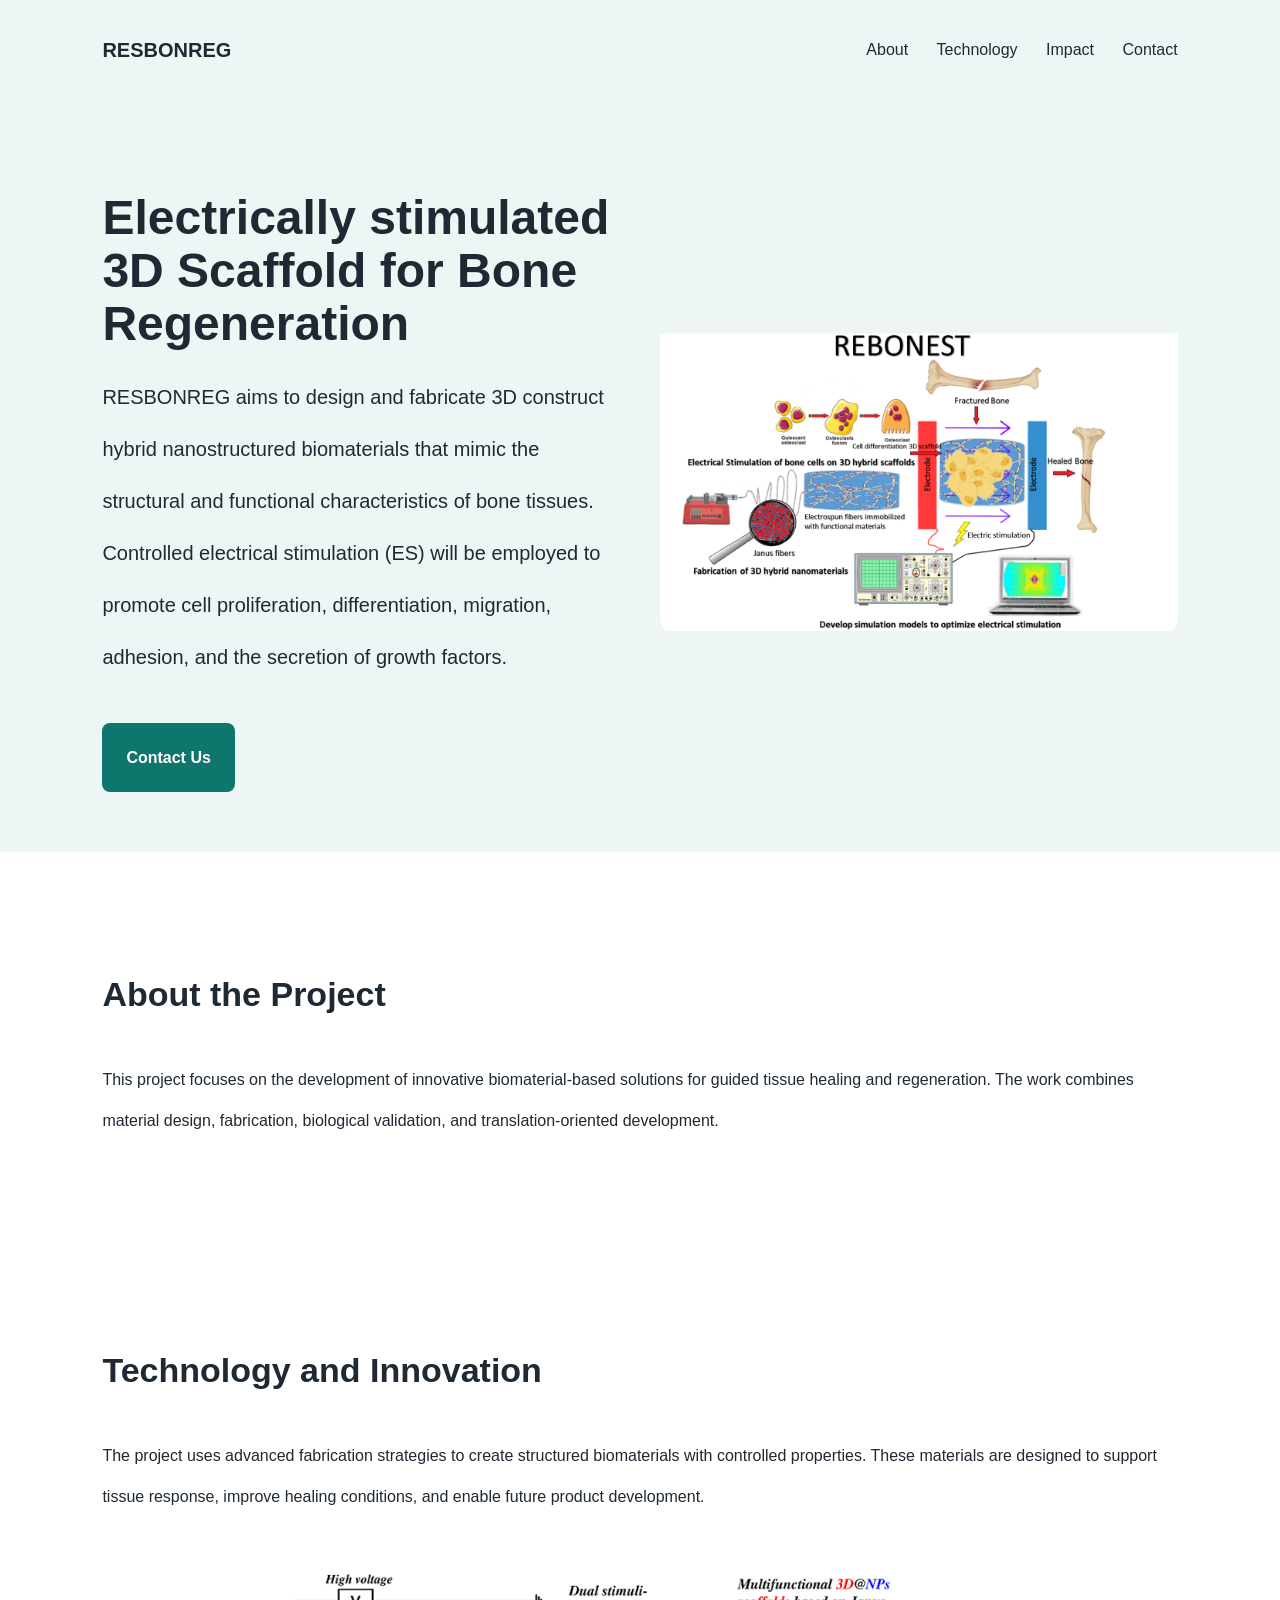
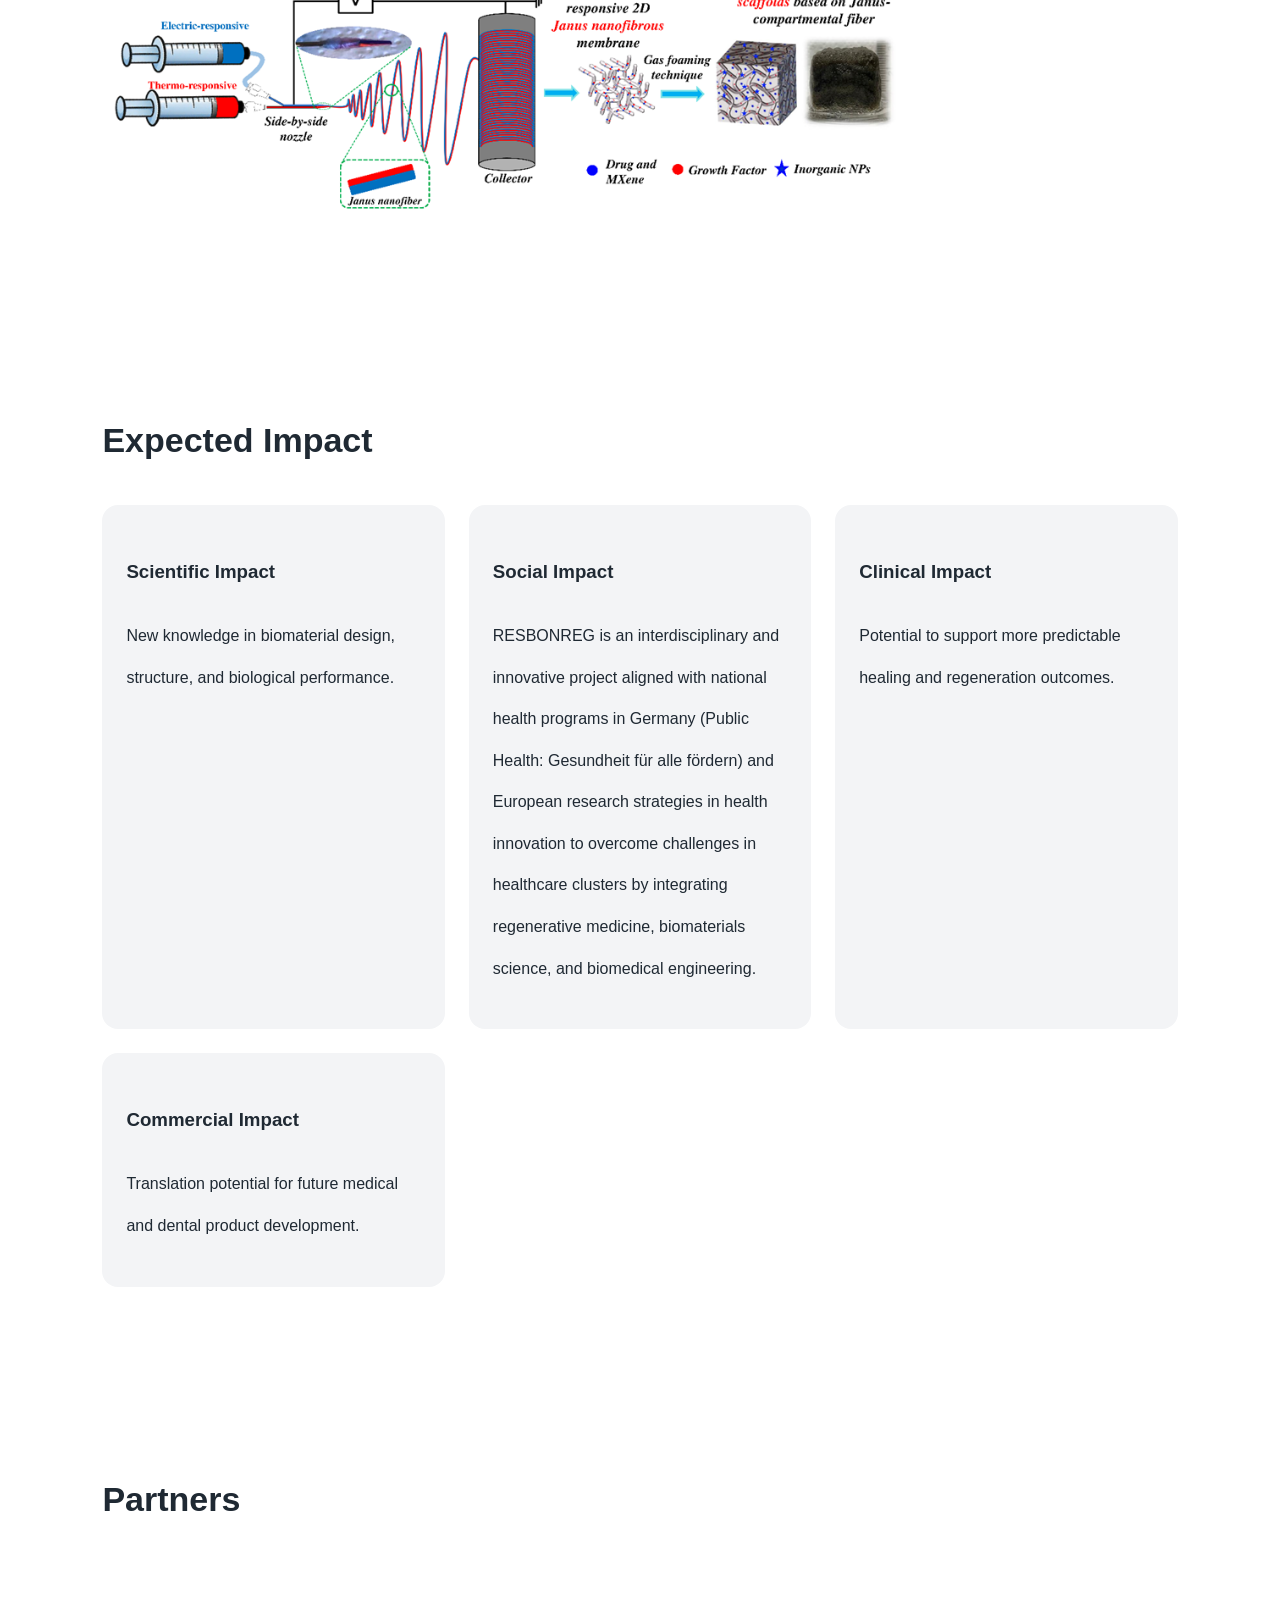
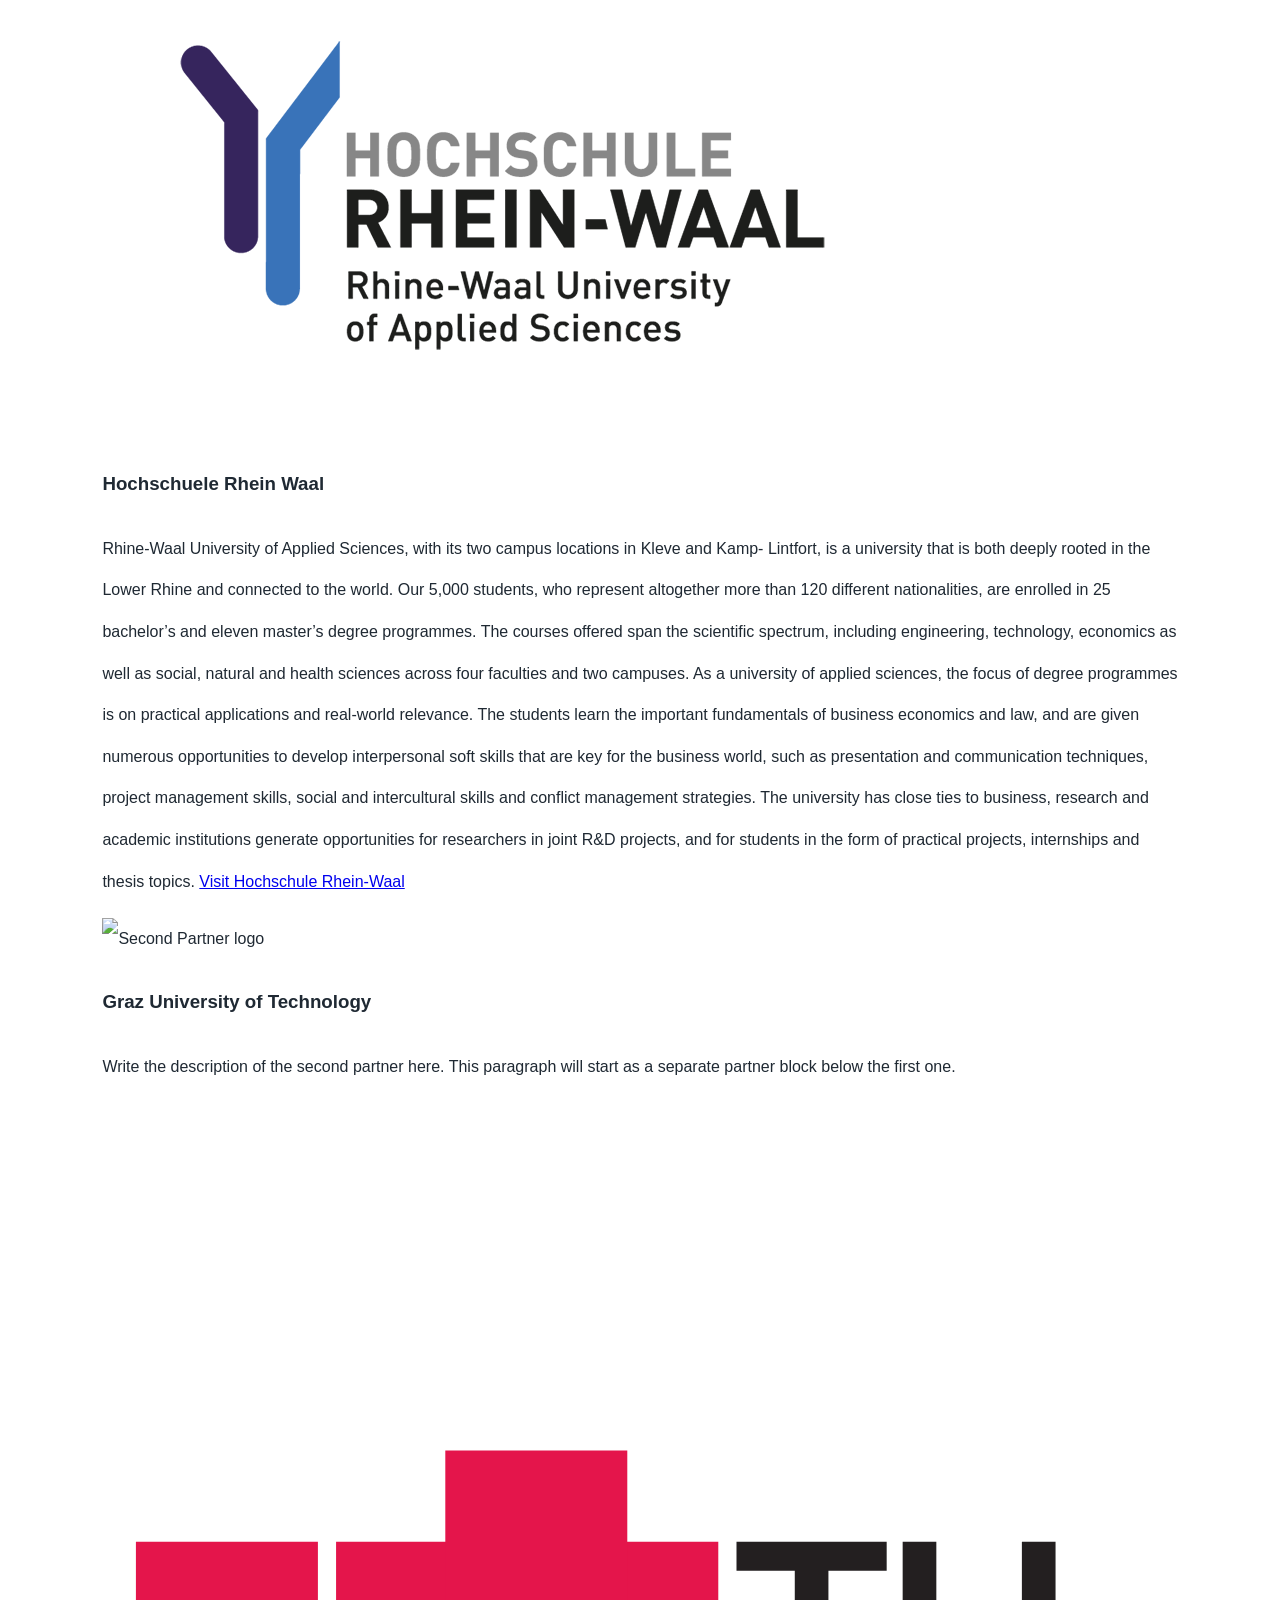
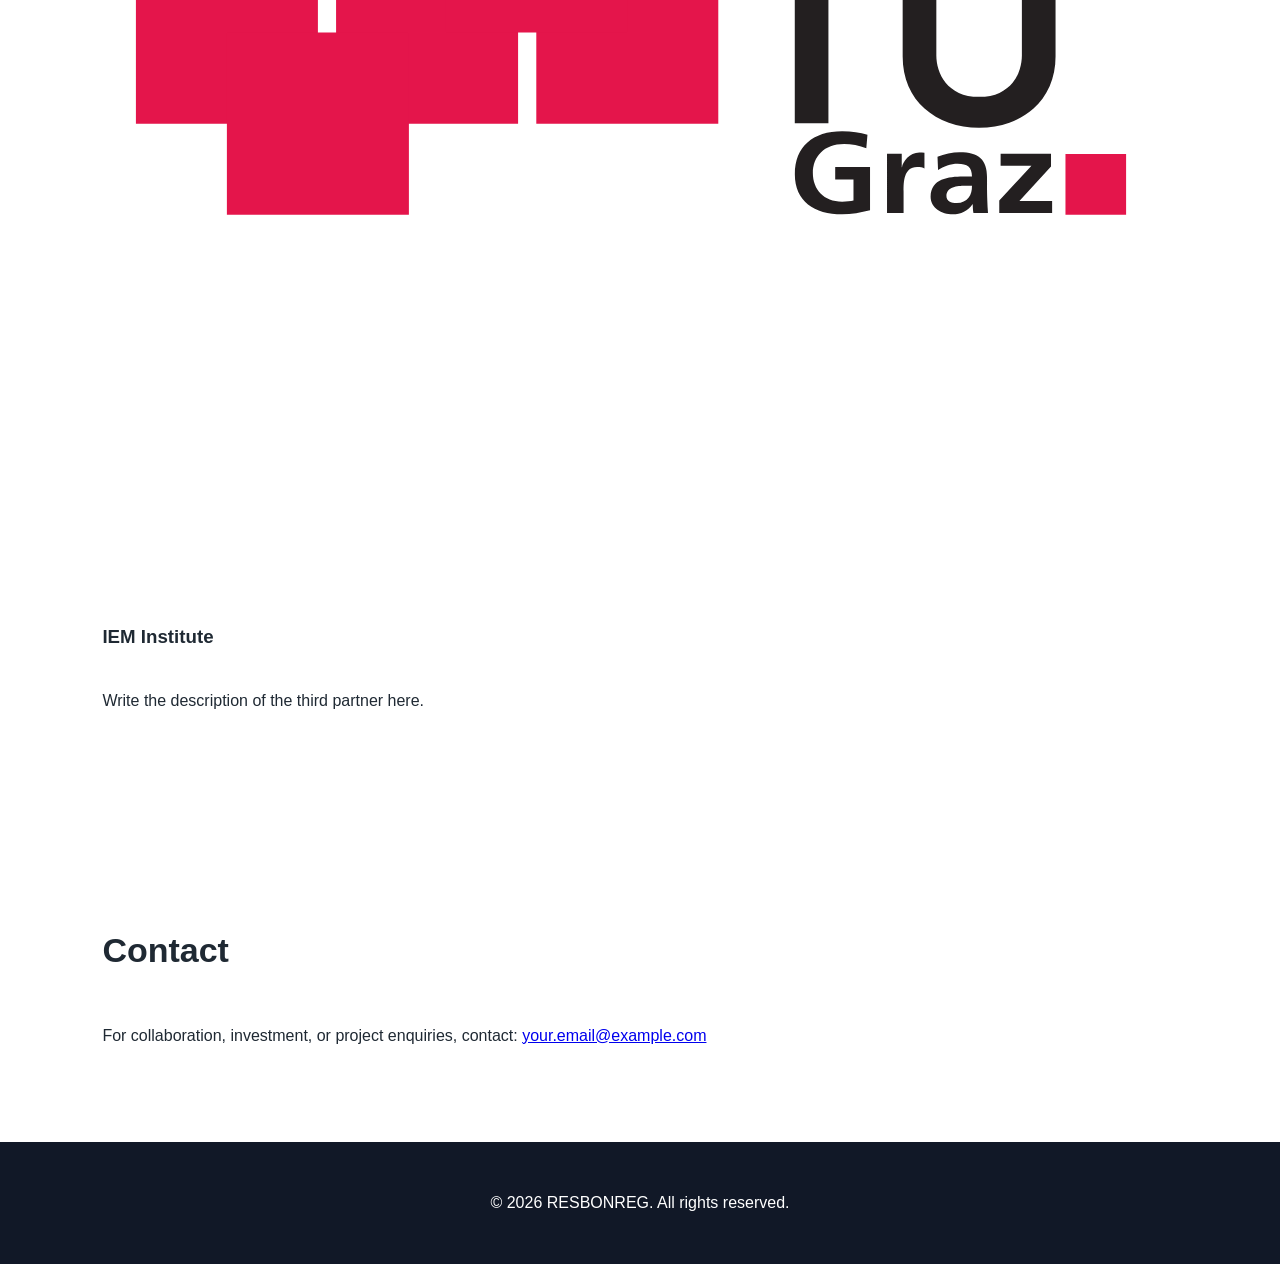
==== index.html @ ebbd0dc2 "update html with tugraz logo" ====
<!DOCTYPE html>
<html lang="en">
<head>
  <meta charset="UTF-8">
  <meta name="viewport" content="width=device-width, initial-scale=1.0">
  <title>RESBONREG</title>
  <link rel="stylesheet" href="style.css">
</head>

<body>

  <header class="hero">
    <nav>
      <div class="logo">RESBONREG</div>
      <div class="nav-links">
        <a href="#about">About</a>
        <a href="#technology">Technology</a>
        <a href="#impact">Impact</a>
        <a href="#contact">Contact</a>
      </div>
    </nav>

    <div class="hero-content">
      <div>
        <h1>Electrically stimulated 3D Scaffold for Bone Regeneration </h1>
        <p>
          RESBONREG aims to design and fabricate 3D construct hybrid nanostructured biomaterials that mimic the structural and functional characteristics of bone tissues.
          Controlled electrical stimulation (ES) will be employed to promote cell proliferation, differentiation, migration, adhesion, and the secretion of growth factors.
            </p>
        <a class="button" href="#contact">Contact Us</a>
      </div>

      <img src="images/hero.png" alt="Schematic summarizing the entire project concept">
    </div>
  </header>

  <section id="about">
    <h2>About the Project</h2>
    <p>
      This project focuses on the development of innovative biomaterial-based solutions
      for guided tissue healing and regeneration. The work combines material design,
      fabrication, biological validation, and translation-oriented development.
    </p>
  </section>

  <section id="technology">
    <h2>Technology and Innovation</h2>
    <p>
      The project uses advanced fabrication strategies to create structured biomaterials
      with controlled properties. These materials are designed to support tissue response,
      improve healing conditions, and enable future product development.
    </p>

    <img class="section-image" src="images/project-diagram.png" alt="Schematic diagram of the project technology">
  </section>

  <section id="impact">
    <h2>Expected Impact</h2>
    <div class="cards">
      <div class="card">
        <h3>Scientific Impact</h3>
        <p>New knowledge in biomaterial design, structure, and biological performance.</p>
      </div>

      <div class="card">
        <h3>Social Impact</h3>
        <p>RESBONREG is an interdisciplinary and innovative project aligned with national health programs in Germany (Public Health: Gesundheit für alle fördern) and
          European research strategies in health innovation to overcome challenges in healthcare clusters by integrating regenerative medicine, biomaterials science, and biomedical engineering.
        </p>
      </div>

      <div class="card">
        <h3>Clinical Impact</h3>
        <p>Potential to support more predictable healing and regeneration outcomes.</p>
      </div>

      <div class="card">
        <h3>Commercial Impact</h3>
        <p>Translation potential for future medical and dental product development.</p>
      </div>
    </div>
  </section>

  <section id="partners">
      <h2>Partners</h2>

  <div class="partner">
    <img src="images/partner-logo-1.png" alt="Partner University logo" class="partner-logo">

    <div class="partner-text">
      <h3>Hochschuele Rhein Waal</h3>
      <p>
        Rhine-Waal University of Applied Sciences, with its two campus locations in Kleve and Kamp- Lintfort, is a university that is both deeply rooted in the Lower Rhine and connected to the world. Our 5,000 students, who represent altogether more than 120 different nationalities, are enrolled in 25 bachelor’s and eleven master’s degree programmes. The courses offered span the scientific spectrum, including engineering, technology, economics as well as social, natural and health sciences across four faculties and two campuses. As a university of applied sciences, the focus of degree programmes is on practical applications and real-world relevance. The students learn the important fundamentals of business economics and law, and are given numerous opportunities to develop interpersonal soft skills that are key for the business world, such as presentation and communication techniques, project management skills, social and intercultural skills and conflict management strategies. The university has close ties to business, research and academic institutions generate opportunities for researchers in joint R&D projects, and for students in the form of practical projects, internships and thesis topics.

<a href="https://www.hochschule-rhein-waal.de" target="_blank" rel="noopener noreferrer">
  Visit Hochschule Rhein-Waal
</a>

      </p>
    </div>
  </div>

  <div class="partner">
    <img src="images/partner-logo-2.png" alt="Second Partner logo" class="partner-logo">

    <div class="partner-text">
      <h3>Graz University of Technology</h3>
      <p>
        Write the description of the second partner here. This paragraph will start as a separate
        partner block below the first one.
      </p>
    </div>
  </div>

  <div class="partner">
    <img src="images/tu-graz-logo-vector.svg" alt="Third Partner logo" class="partner-logo">

    <div class="partner-text">
      <h3>IEM Institute</h3>
      <p>
        Write the description of the third partner here.
      </p>
    </div>
  </div>
</section>
    </div>
  </section>

  <section id="contact">
    <h2>Contact</h2>
    <p>
      For collaboration, investment, or project enquiries, contact:
      <a href="mailto:your.email@example.com">your.email@example.com</a>
    </p>
  </section>

  <footer>
    <p>© 2026 RESBONREG. All rights reserved.</p>
  </footer>

</body>
</html>
---- style.css ----
body {
  margin: 0;
  font-family: Arial, sans-serif;
  color: #1f2933;
  background-color: #ffffff;
  line-height: 2.6;
}

nav {
  display: flex;
  justify-content: space-between;
  align-items: center;
  padding: 24px 8%;
}

.logo {
  font-weight: bold;
  font-size: 20px;
}

.nav-links a {
  margin-left: 24px;
  text-decoration: none;
  color: #1f2933;
  font-weight: 500;
}

.hero {
  background: #eef6f5;
  min-height: 80vh;
}

.hero-content {
  display: grid;
  grid-template-columns: 1fr 1fr;
  gap: 40px;
  align-items: center;
  padding: 60px 8%;
}

.hero h1 {
  font-size: 48px;
  line-height: 1.1;
  margin-bottom: 20px;
}

.hero p {
  font-size: 20px;
  max-width: 600px;
}

.hero img {
  width: 100%;
  border-radius: 20px;
}

.button {
  display: inline-block;
  margin-top: 20px;
  padding: 14px 24px;
  background-color: #0f766e;
  color: white;
  text-decoration: none;
  border-radius: 8px;
  font-weight: bold;
}

section {
  padding: 70px 8%;
}

section h2 {
  font-size: 34px;
  margin-bottom: 20px;
}

.section-image {
  width: 100%;
  max-width: 800px;
  margin-top: 30px;
  border-radius: 16px;
}

.cards {
  display: grid;
  grid-template-columns: repeat(3, 1fr);
  gap: 24px;
}

.card {
  background-color: #f3f4f6;
  padding: 24px;
  border-radius: 16px;
}

.logos {
  display: flex;
  gap: 40px;
  align-items: center;
  flex-wrap: wrap;
  margin-top: 24px;
}

.logos img {
  max-height: 140px;
  width: auto;
  object-fit: contain;
}

footer {
  background-color: #111827;
  color: white;
  text-align: center;
  padding: 24px;
}

@media (max-width: 800px) {
  .hero-content {
    grid-template-columns: 1fr;
  }

  .hero h1 {
    font-size: 36px;
  }

  .cards {
    grid-template-columns: 1fr;
  }

  nav {
    flex-direction: column;
    gap: 16px;
  }
  .partner {
  display: flex;
  flex-direction: row;
  align-items: flex-start;
  gap: 24px;
  margin-bottom: 36px;
  padding: 24px;
  background-color: #f3f4f6;
  border-radius: 16px;
}

.partner-logo {
  width: 130px;
  max-height: 100px;
  object-fit: contain;
  flex-shrink: 0;
}
  .partner-text {
  flex: 1;
}

.partner-text h3 {
  margin-top: 0;
  margin-bottom: 10px;
  font-size: 24px;
}

.partner-text p {
  margin: 0;
}

/* Mobile layout */
@media (max-width: 700px) {
  .partner {
    flex-direction: column;
  }

  .partner-logo {
    width: 160px;
    max-height: 120px;
  }
}

  .nav-links a {
    margin: 0 8px;
  }
}
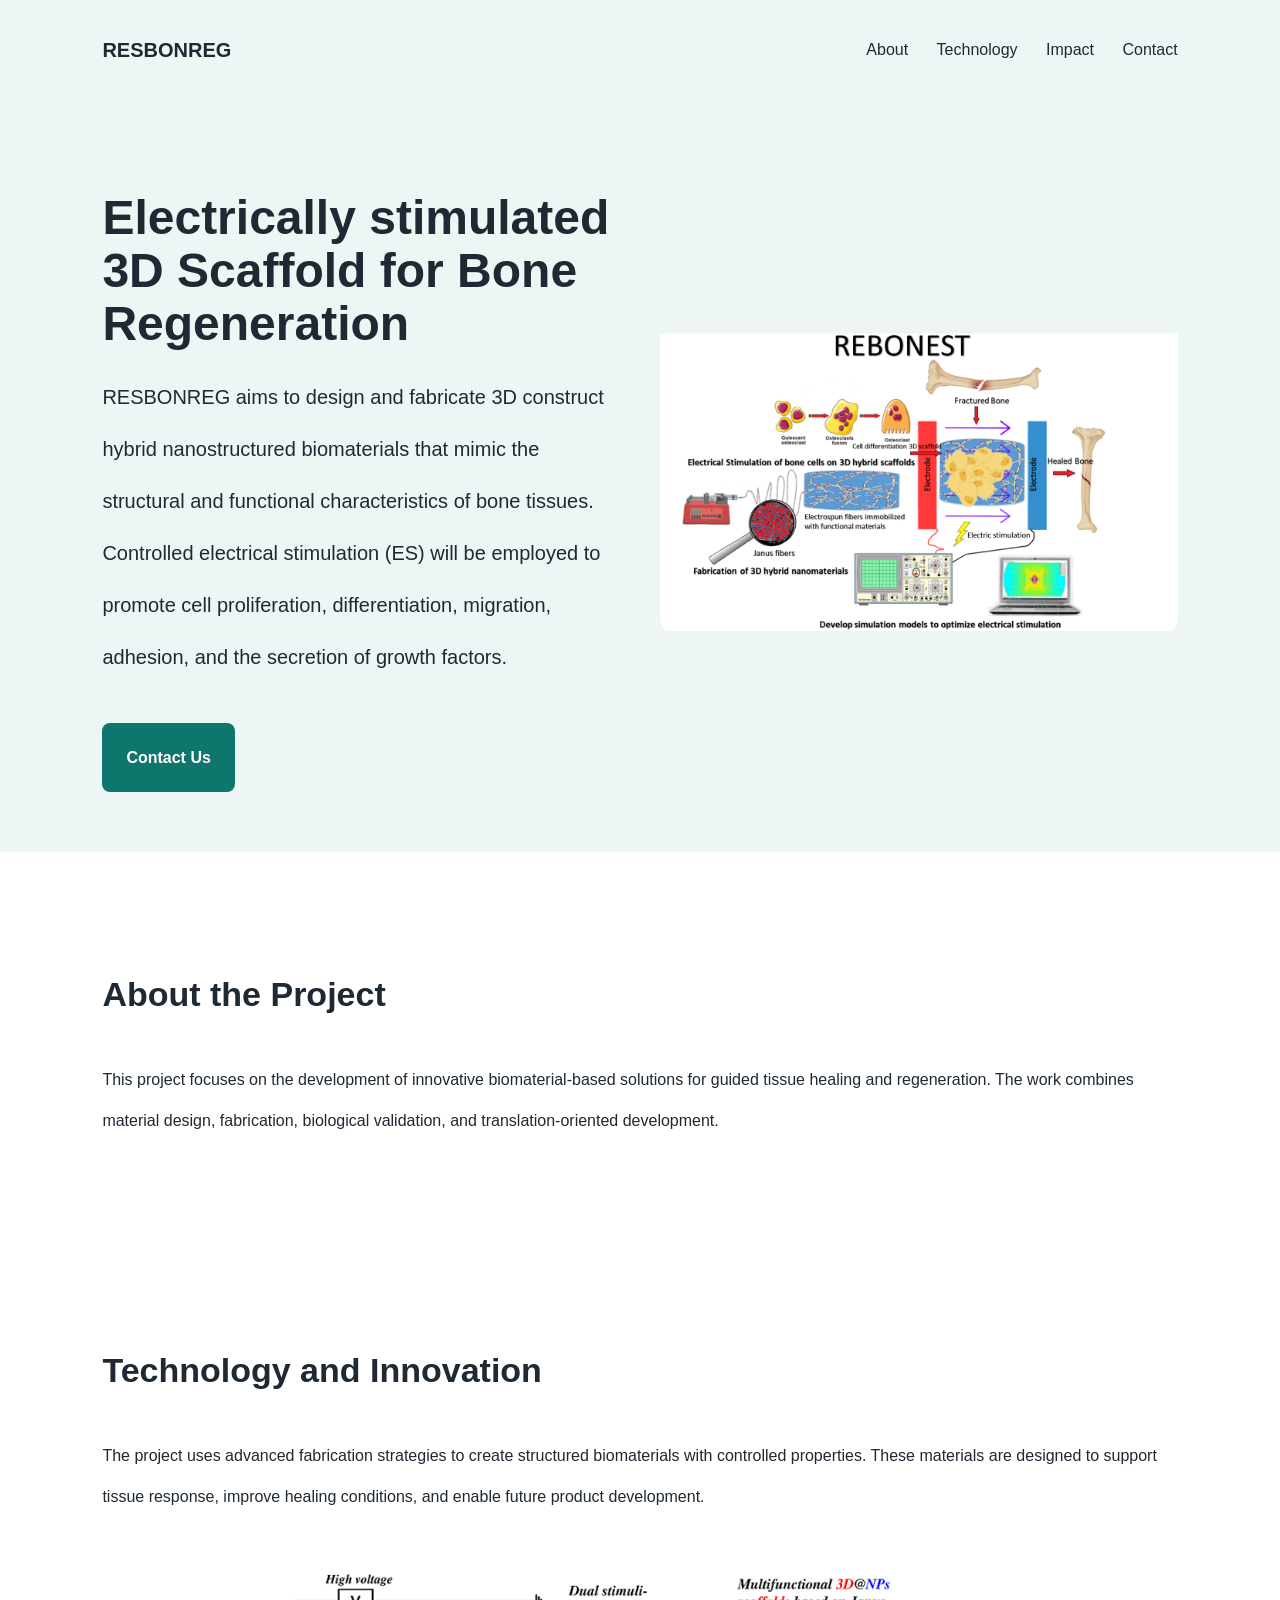
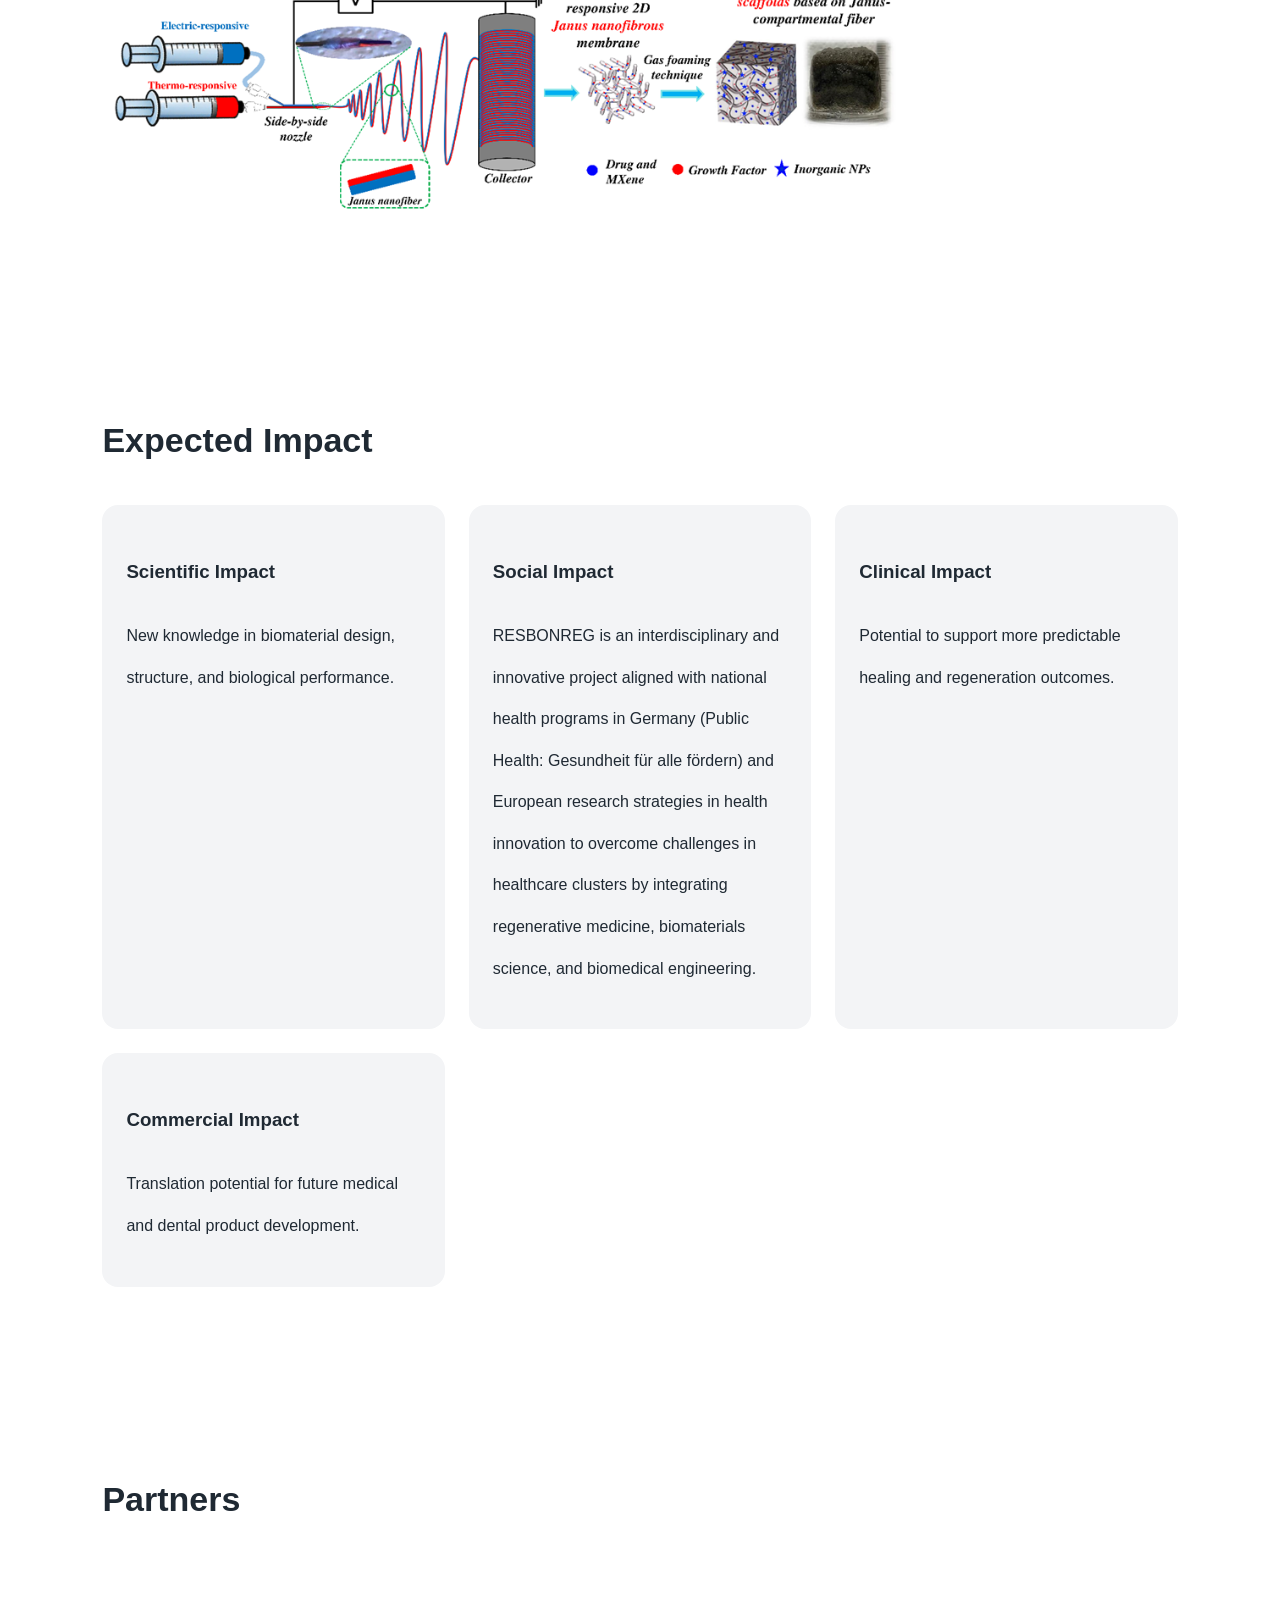
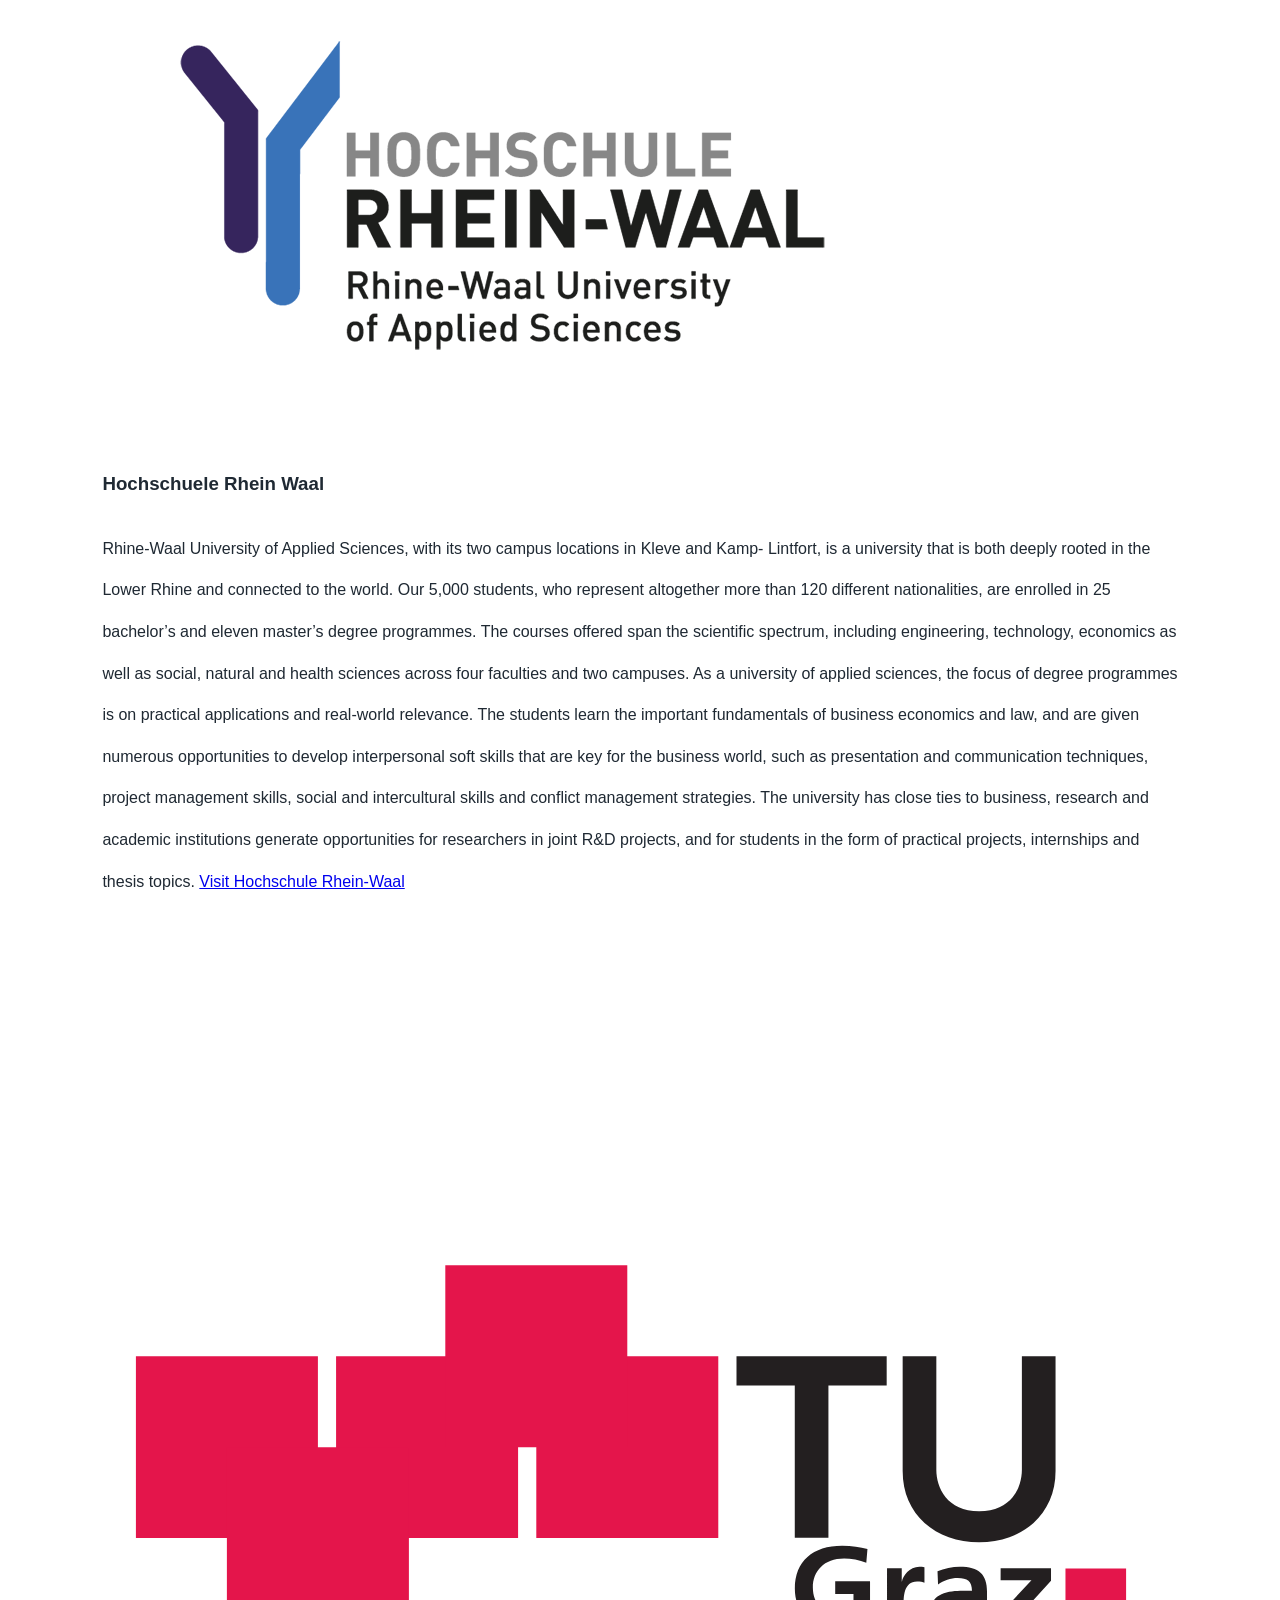
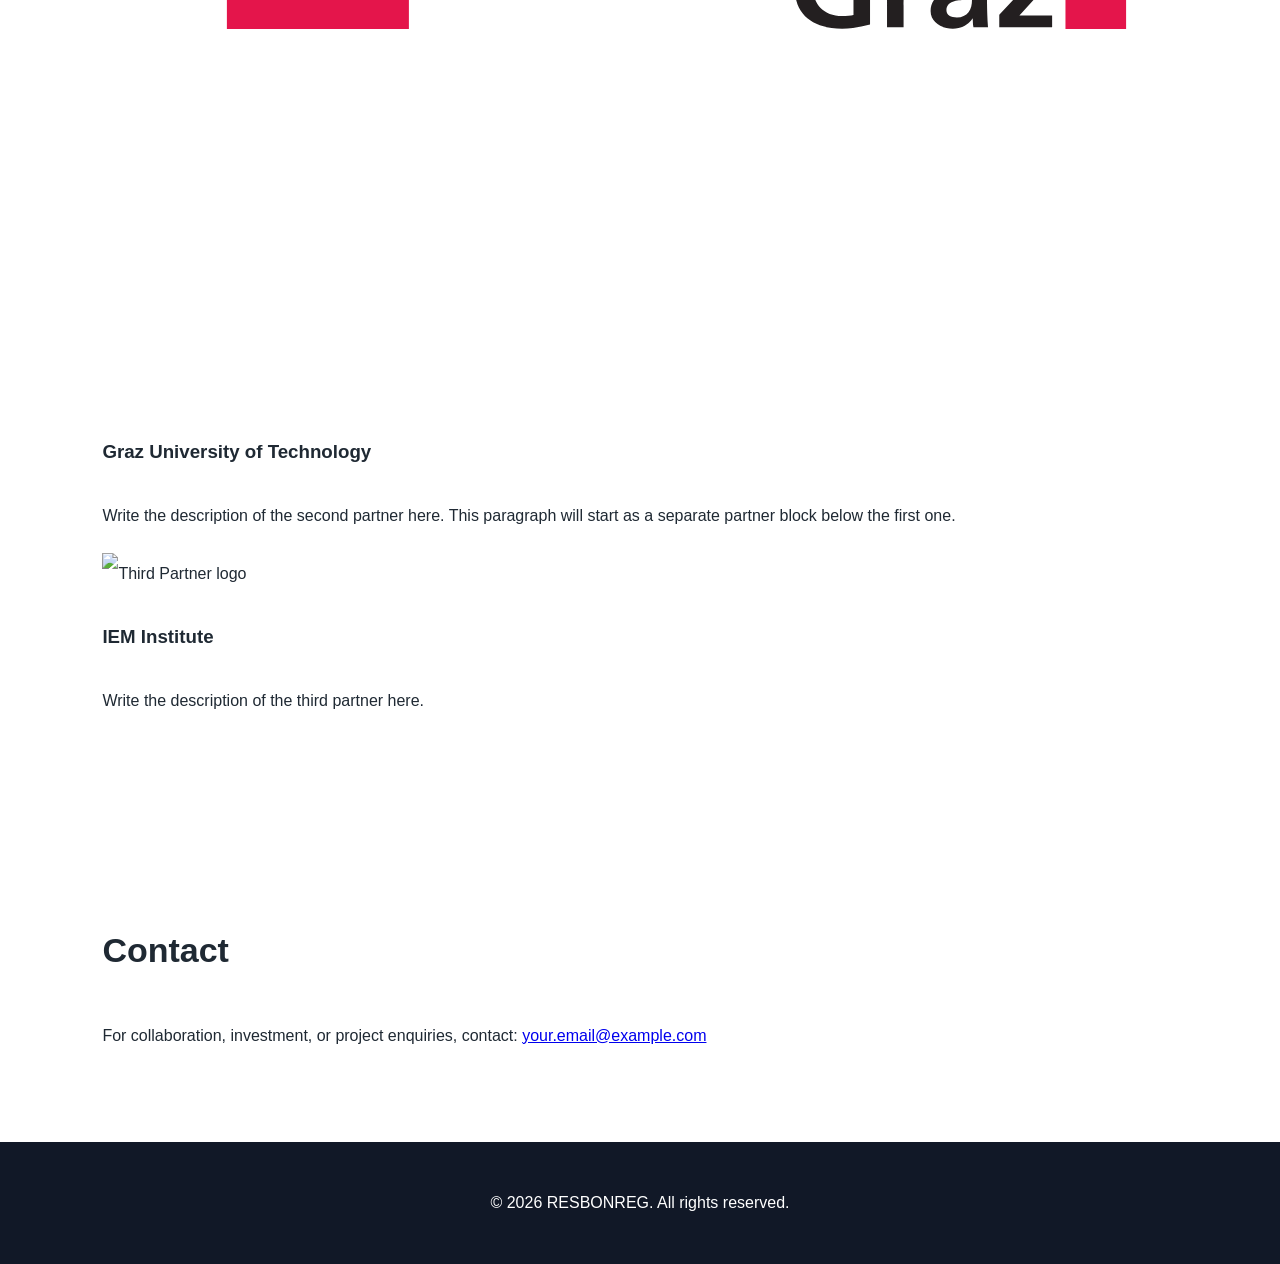
==== commit 1e874cbe: "change image location" ====
--- a/index.html
+++ b/index.html
@@ -101,7 +101,7 @@
   </div>
 
   <div class="partner">
-    <img src="images/partner-logo-2.png" alt="Second Partner logo" class="partner-logo">
+    <img src="images/tu-graz-logo-vector.svg" alt="Second Partner logo" class="partner-logo">
 
     <div class="partner-text">
       <h3>Graz University of Technology</h3>
@@ -113,7 +113,7 @@
   </div>
 
   <div class="partner">
-    <img src="images/tu-graz-logo-vector.svg" alt="Third Partner logo" class="partner-logo">
+    <img src="images/partner-logo-3.png" alt="Third Partner logo" class="partner-logo">
 
     <div class="partner-text">
       <h3>IEM Institute</h3>
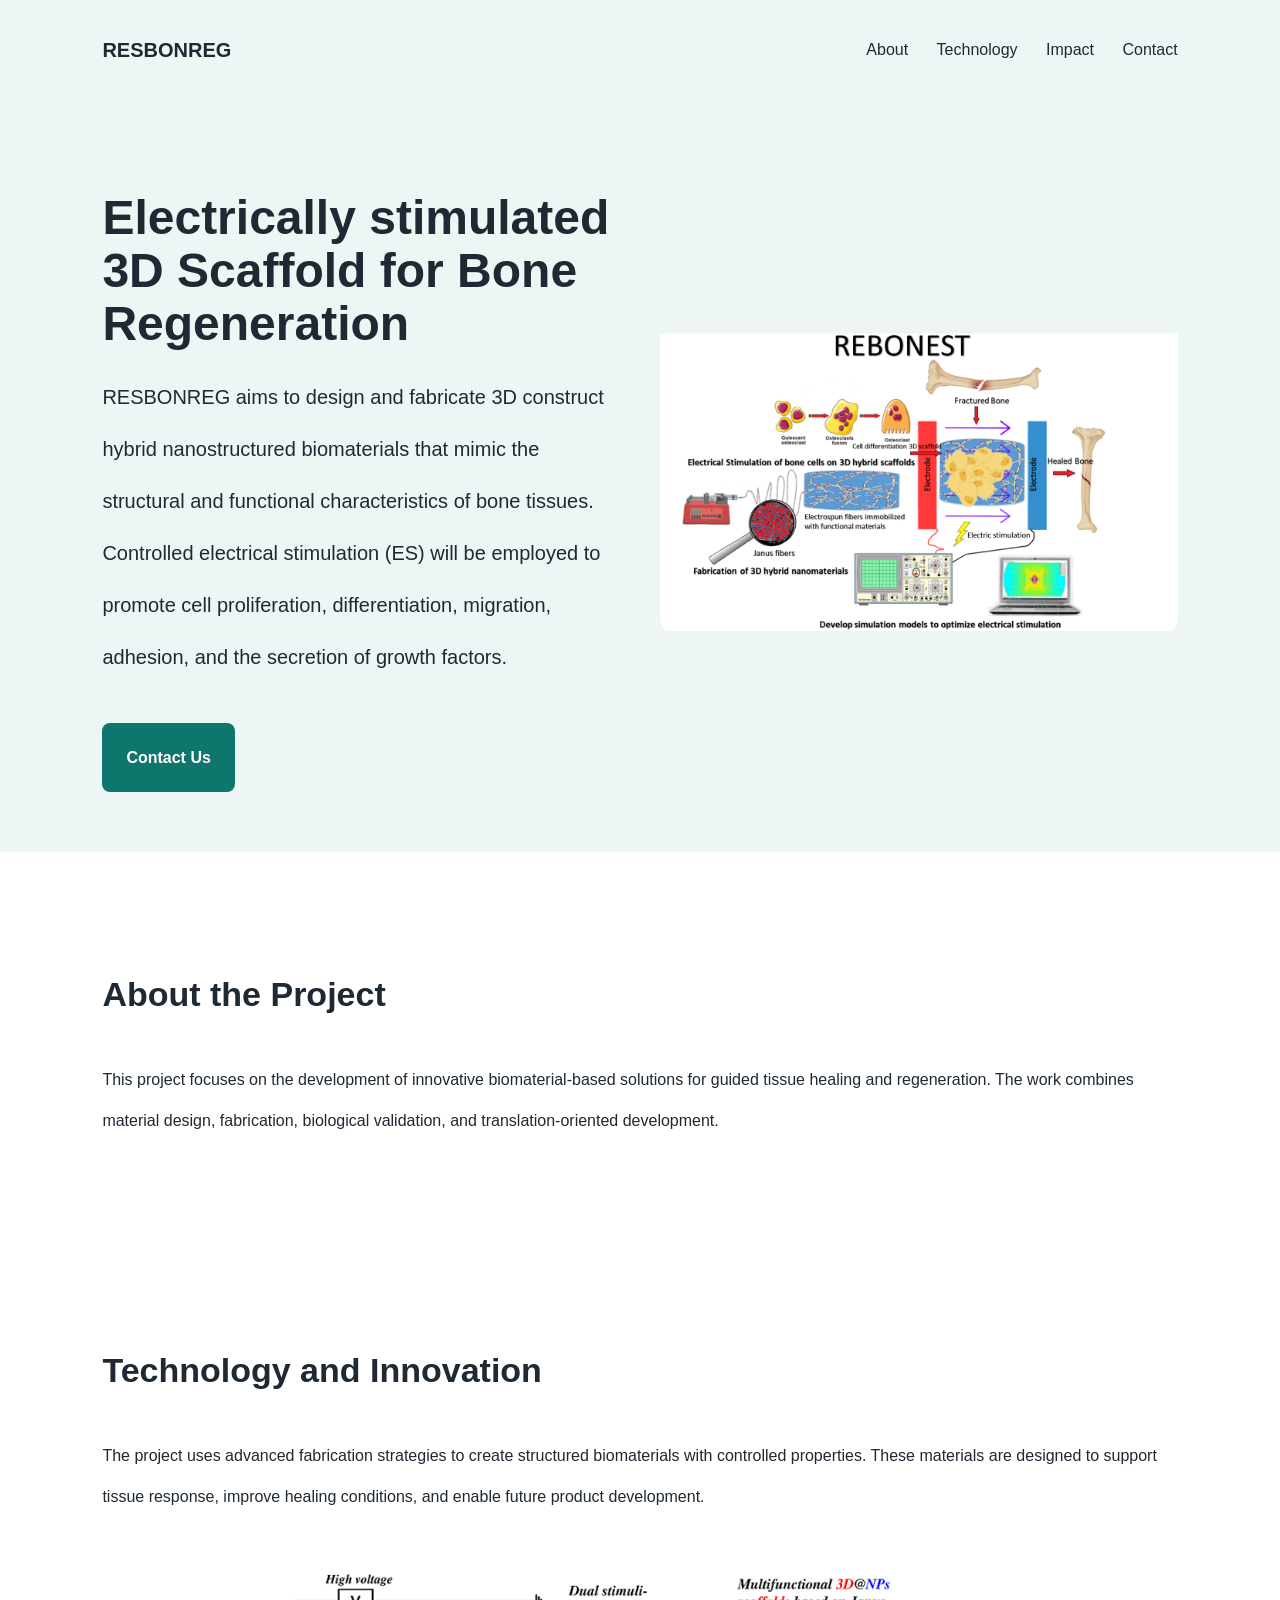
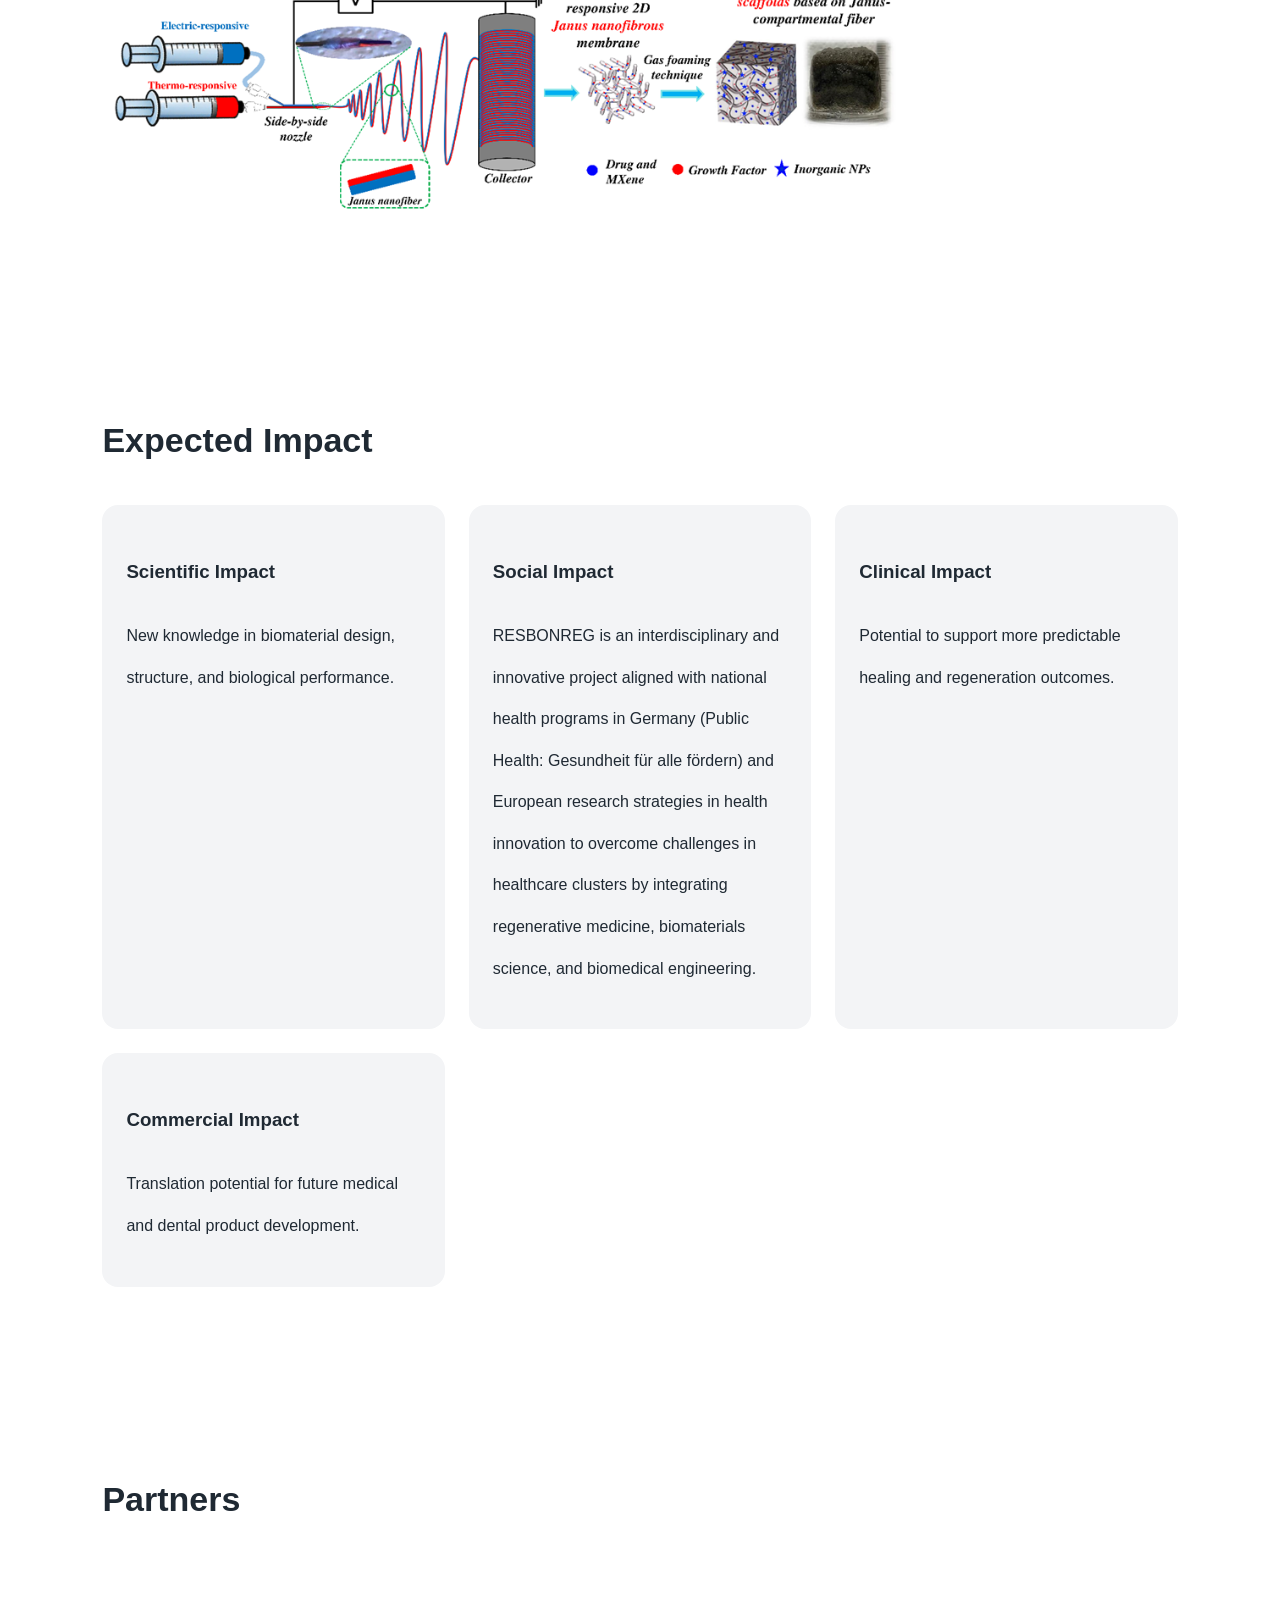
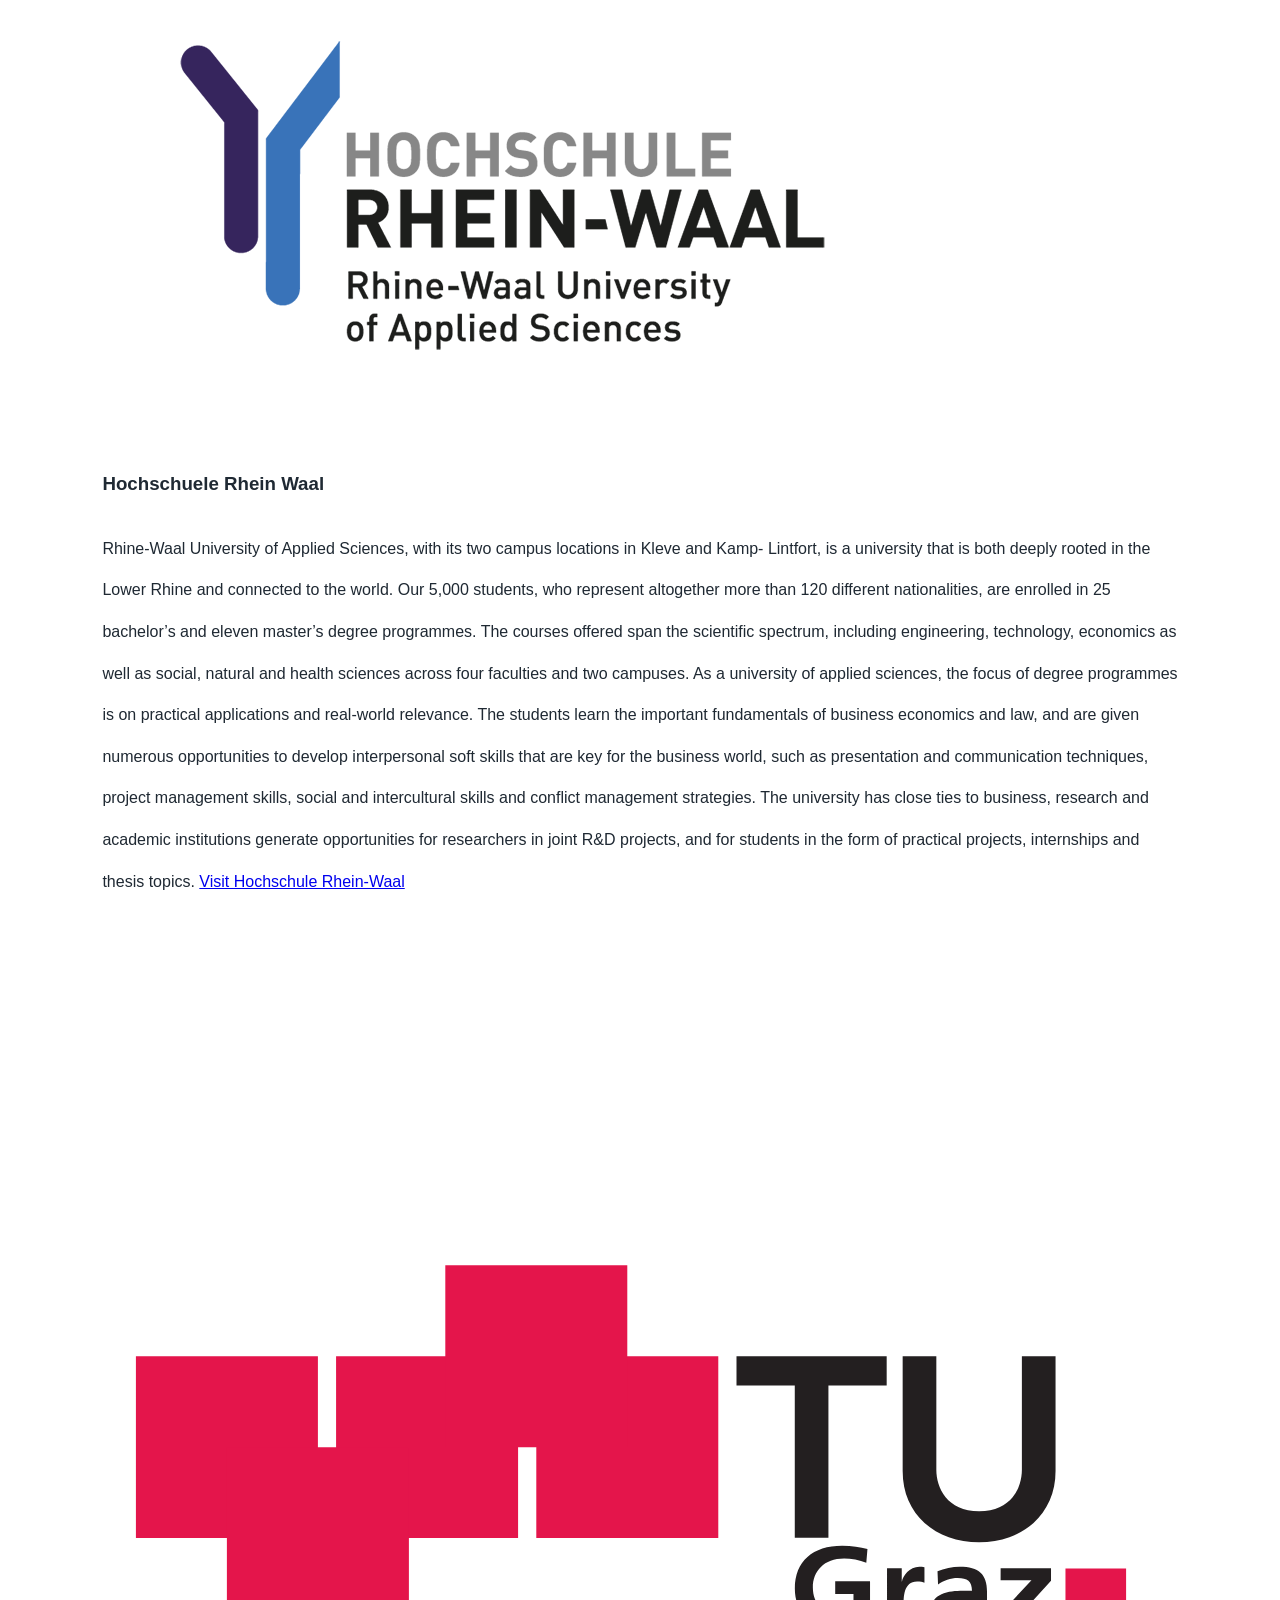
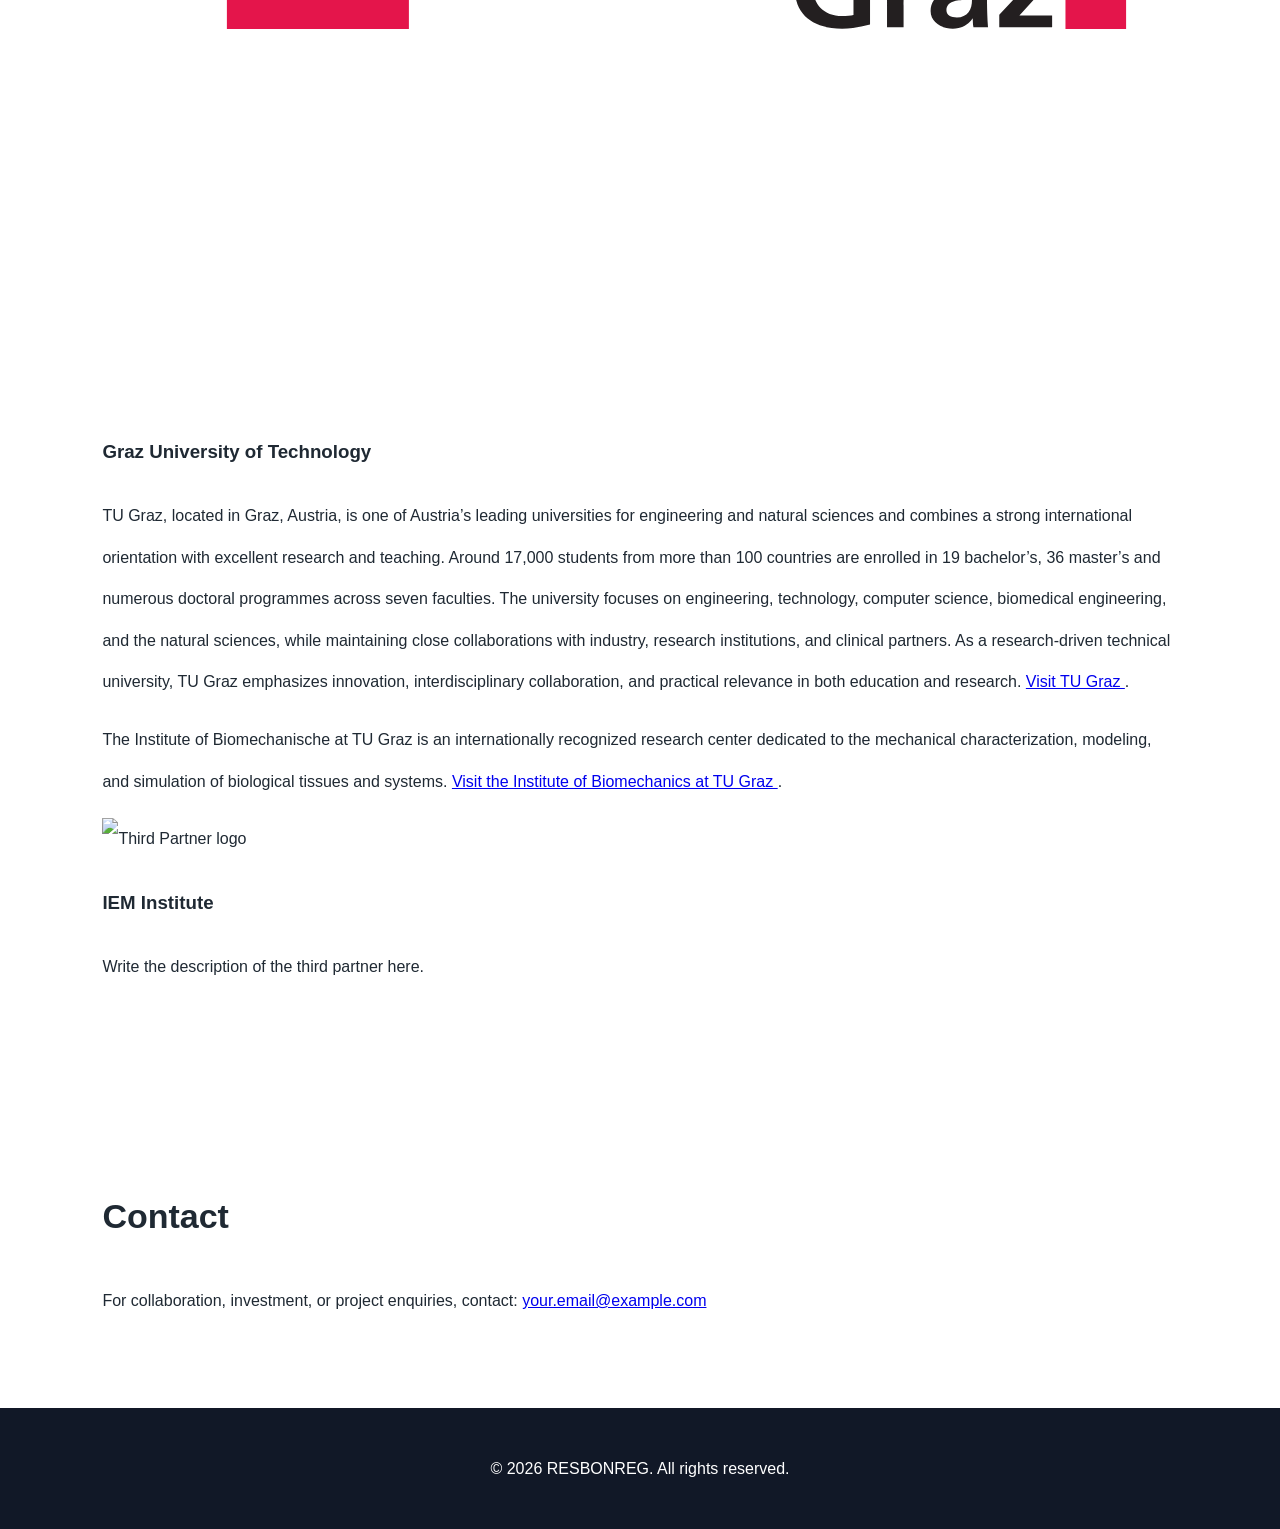
==== commit 7937dd83: "add text for tu graz" ====
--- a/index.html
+++ b/index.html
@@ -106,8 +106,20 @@
     <div class="partner-text">
       <h3>Graz University of Technology</h3>
       <p>
-        Write the description of the second partner here. This paragraph will start as a separate
-        partner block below the first one.
+        TU Graz, located in Graz, Austria, is one of Austria’s leading universities for engineering and natural sciences and combines a strong international orientation with excellent research and teaching. Around 17,000 students from more than 100 countries are enrolled in 19 bachelor’s, 36 master’s and numerous doctoral programmes across seven faculties. The university focuses on engineering, technology, computer science, biomedical engineering, and the natural sciences, while maintaining close collaborations with industry, research institutions, and clinical partners. As a research-driven technical university, TU Graz emphasizes innovation, interdisciplinary collaboration, and practical relevance in both education and research.
+        <a href="https://www.tugraz.at/home" target="_blank" rel="noopener noreferrer">
+          Visit TU Graz
+        </a>
+        .
+        </p>
+
+        <p>
+        The Institute of Biomechanische at TU Graz is an internationally recognized research center dedicated to the mechanical characterization, modeling, and simulation of biological tissues and systems.
+        <a href="https://biomech.tugraz.at/" target="_blank" rel="noopener noreferrer">
+          Visit the Institute of Biomechanics at TU Graz
+        </a>
+        .
+
       </p>
     </div>
   </div>
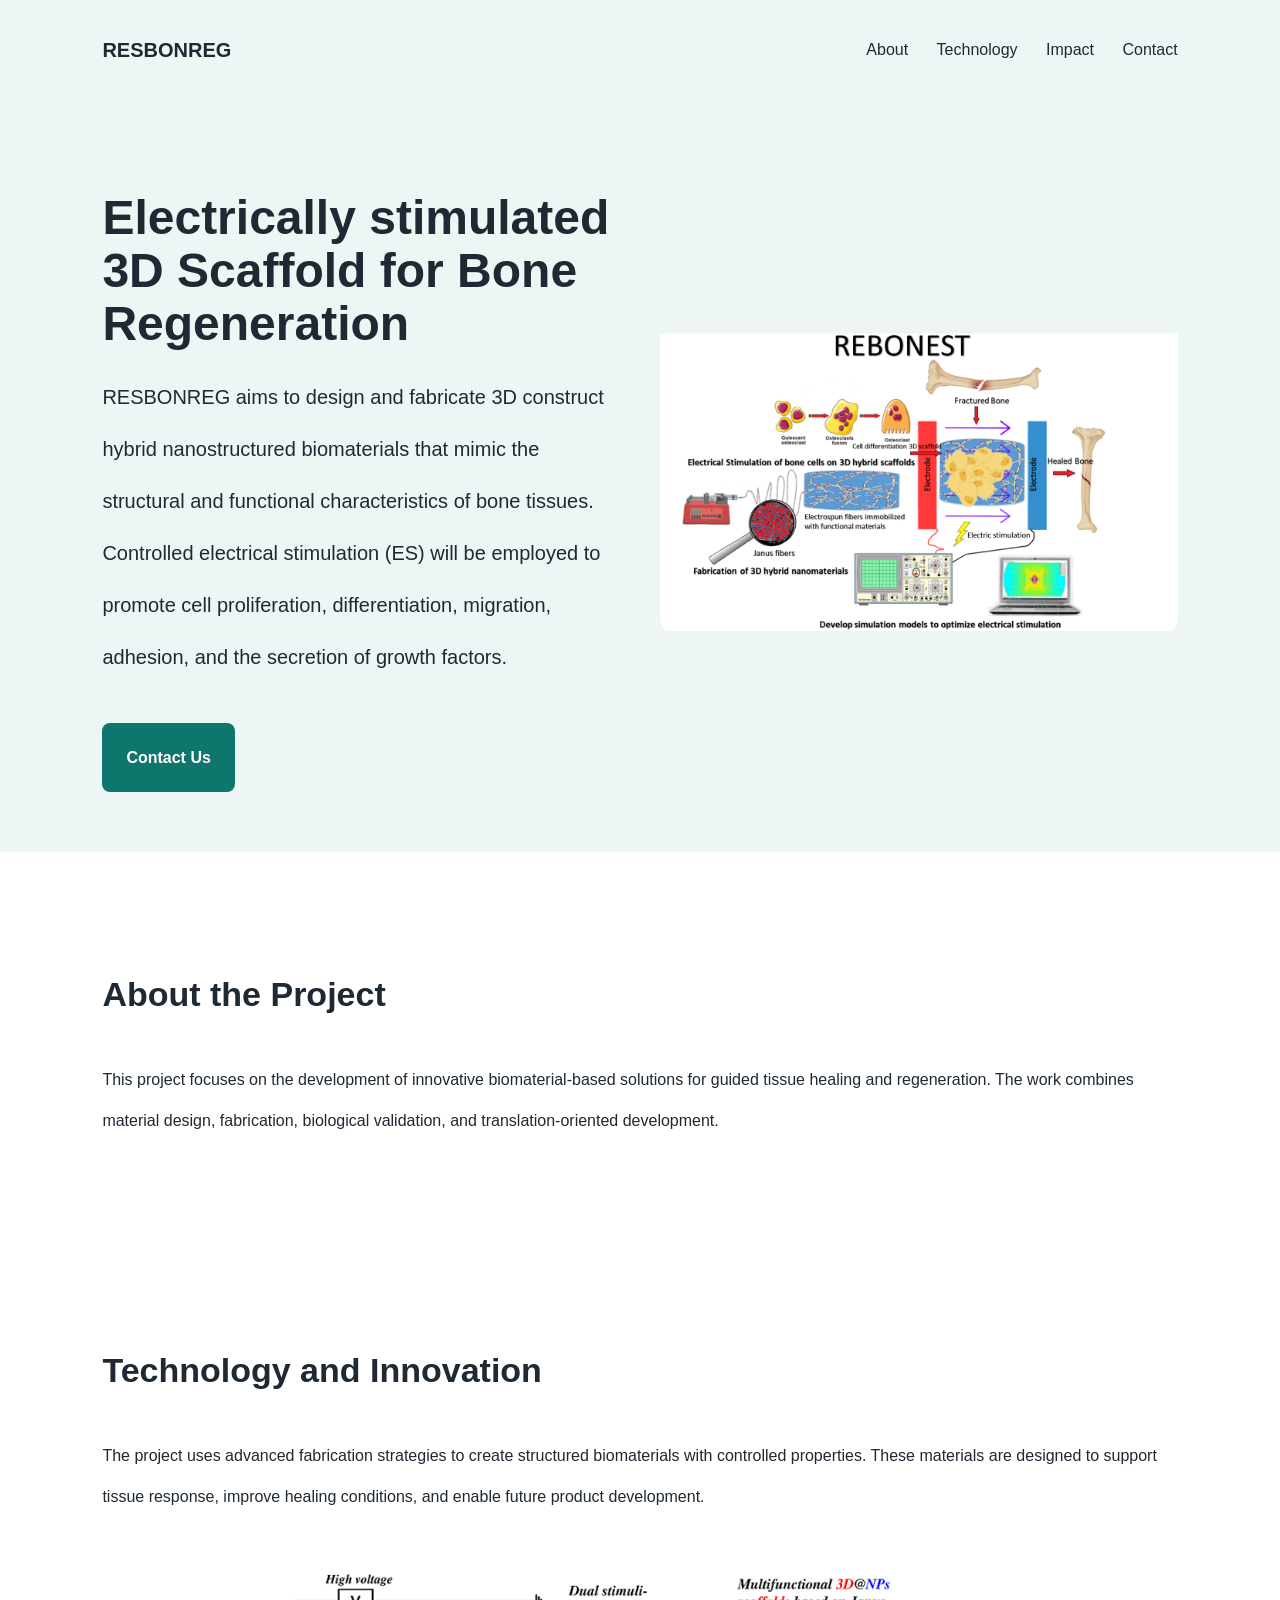
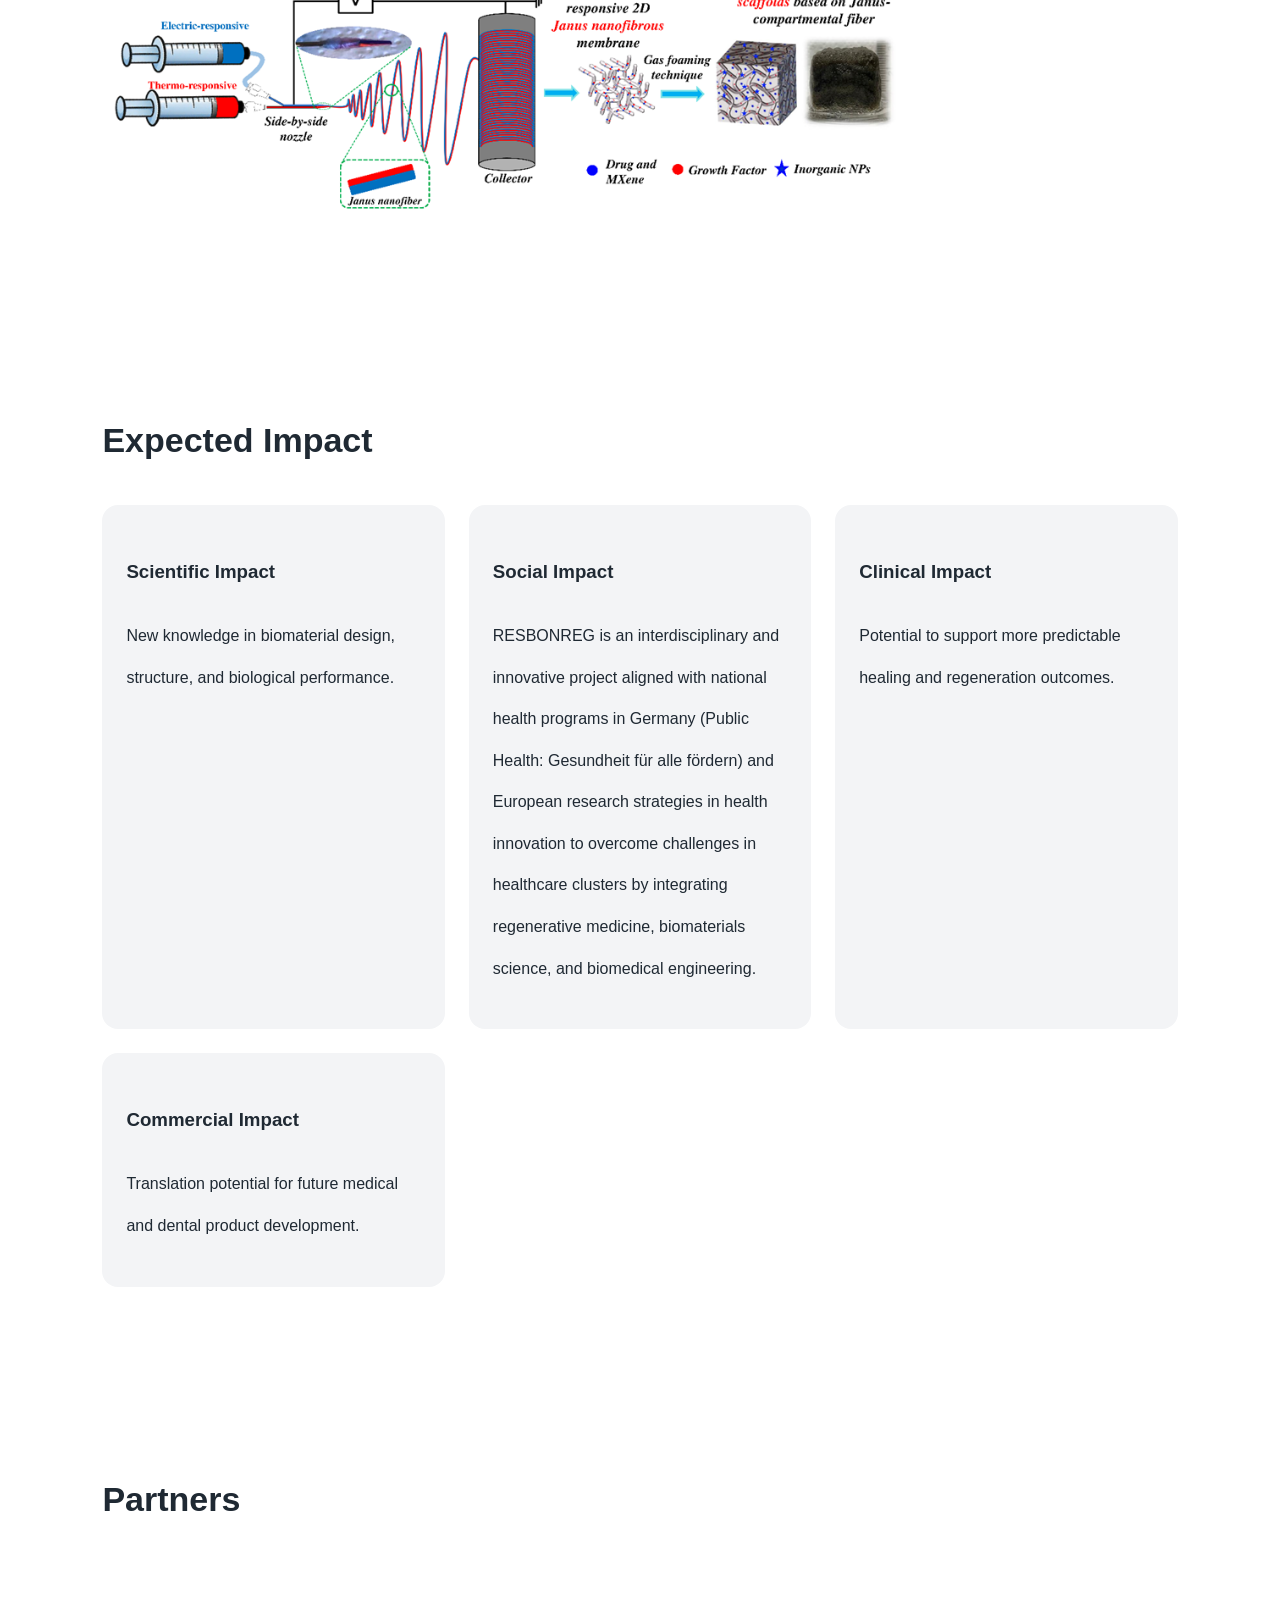
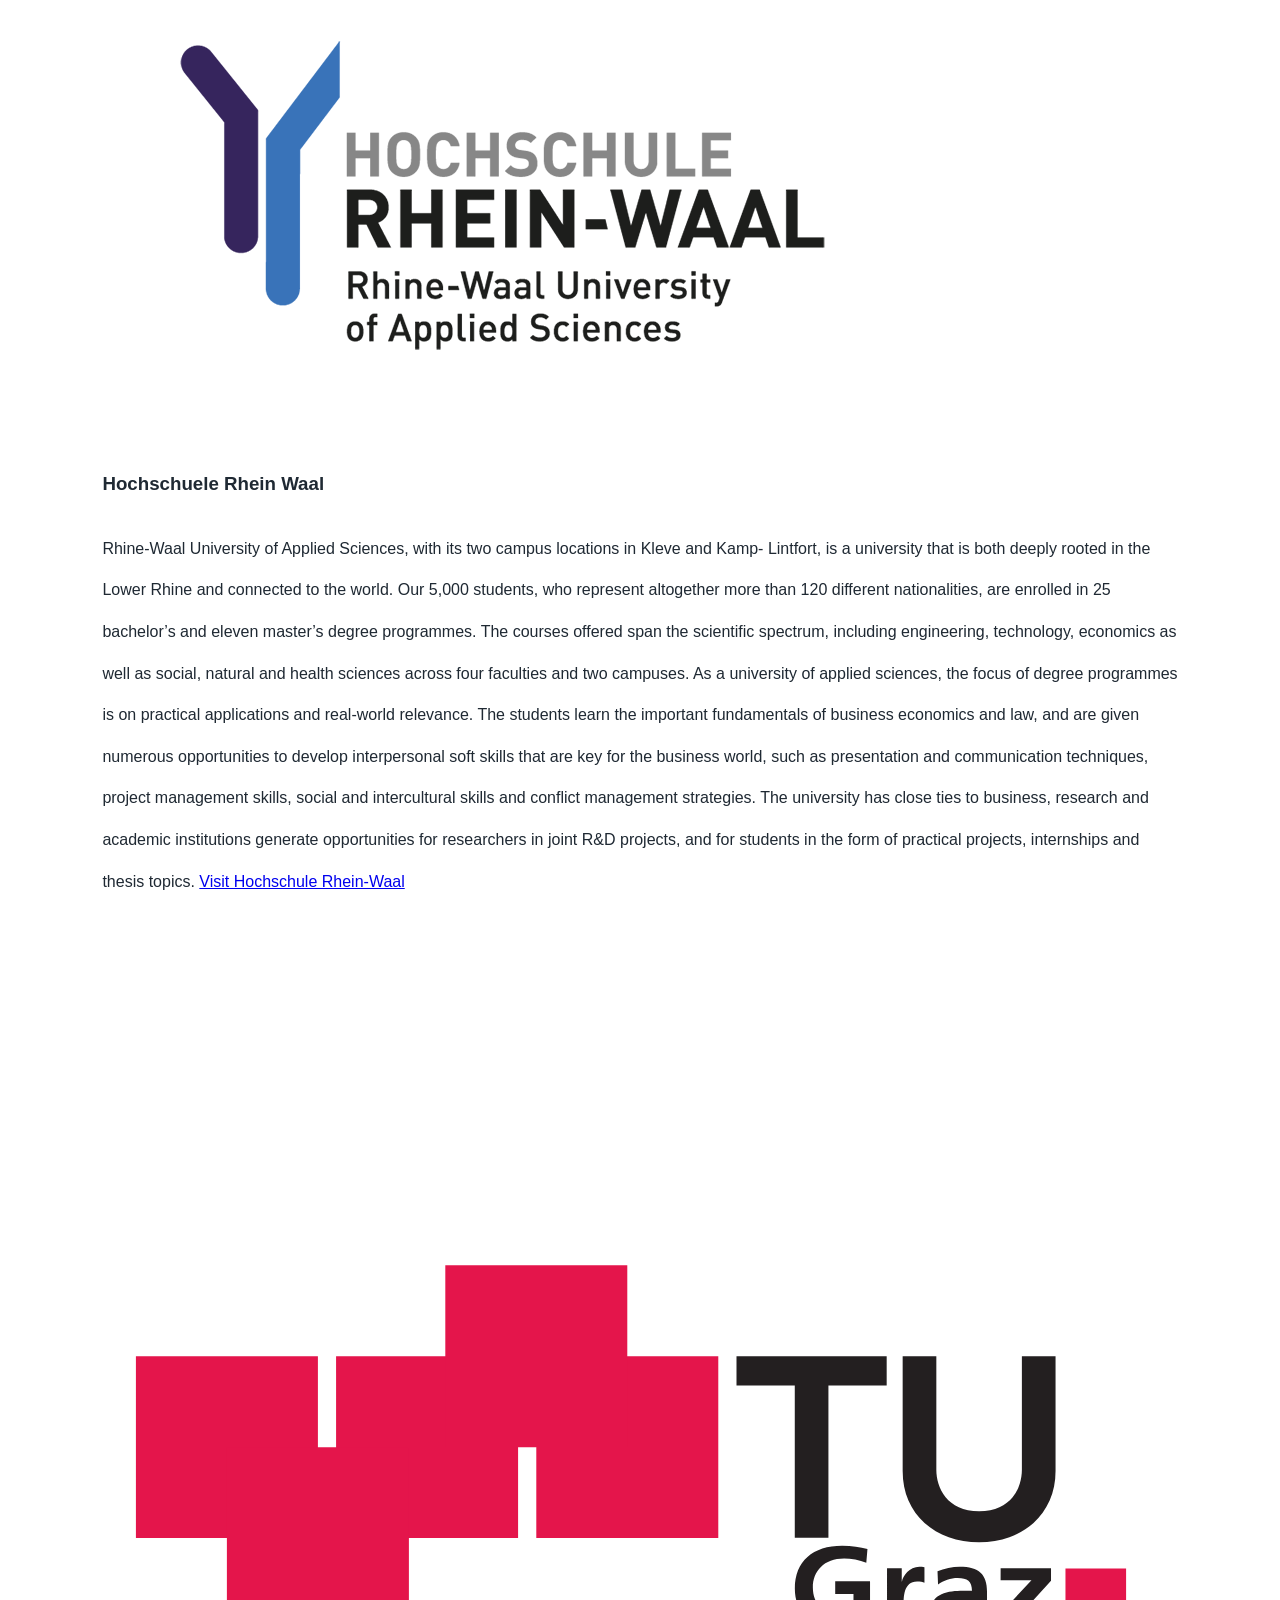
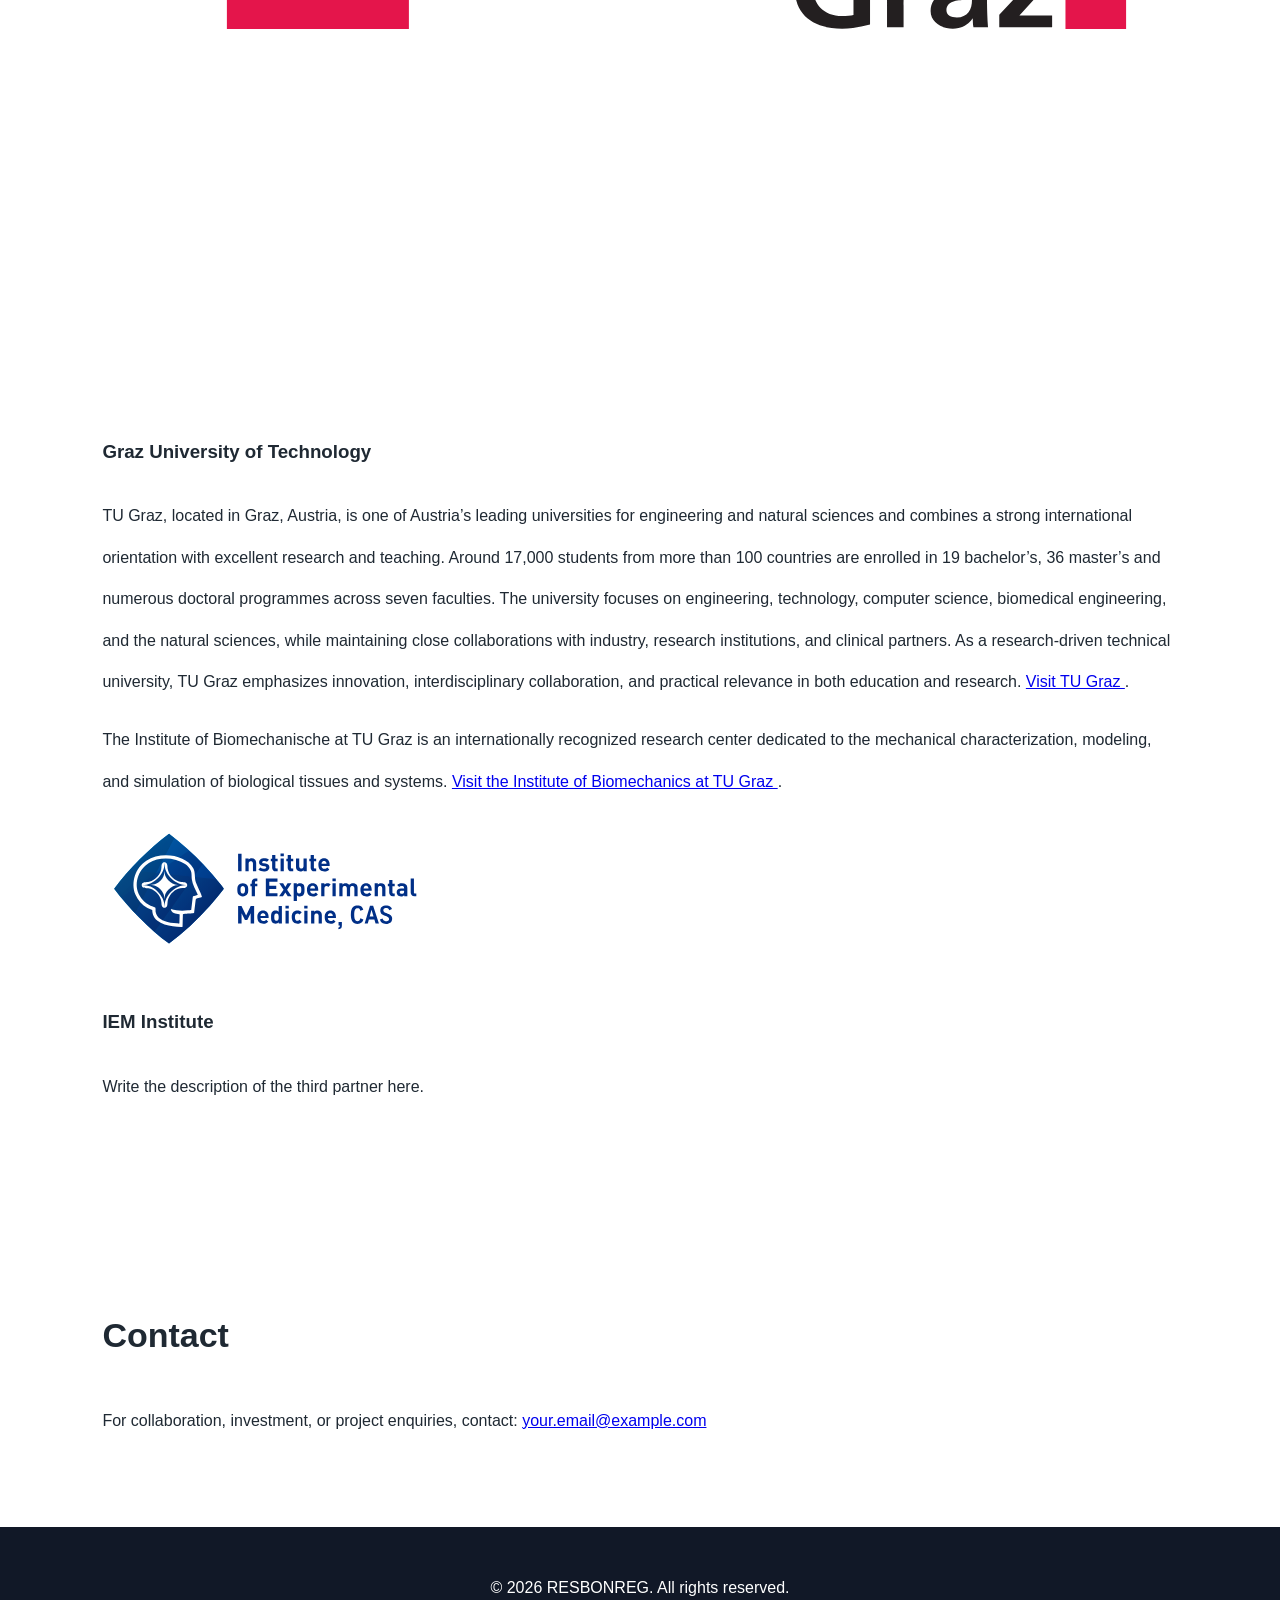
==== commit 2c067c4c: "add image from iem" ====
--- a/index.html
+++ b/index.html
@@ -125,7 +125,7 @@
   </div>
 
   <div class="partner">
-    <img src="images/partner-logo-3.png" alt="Third Partner logo" class="partner-logo">
+    <img src="images/iem_logo.svg" alt="Third Partner logo" class="partner-logo">
 
     <div class="partner-text">
       <h3>IEM Institute</h3>
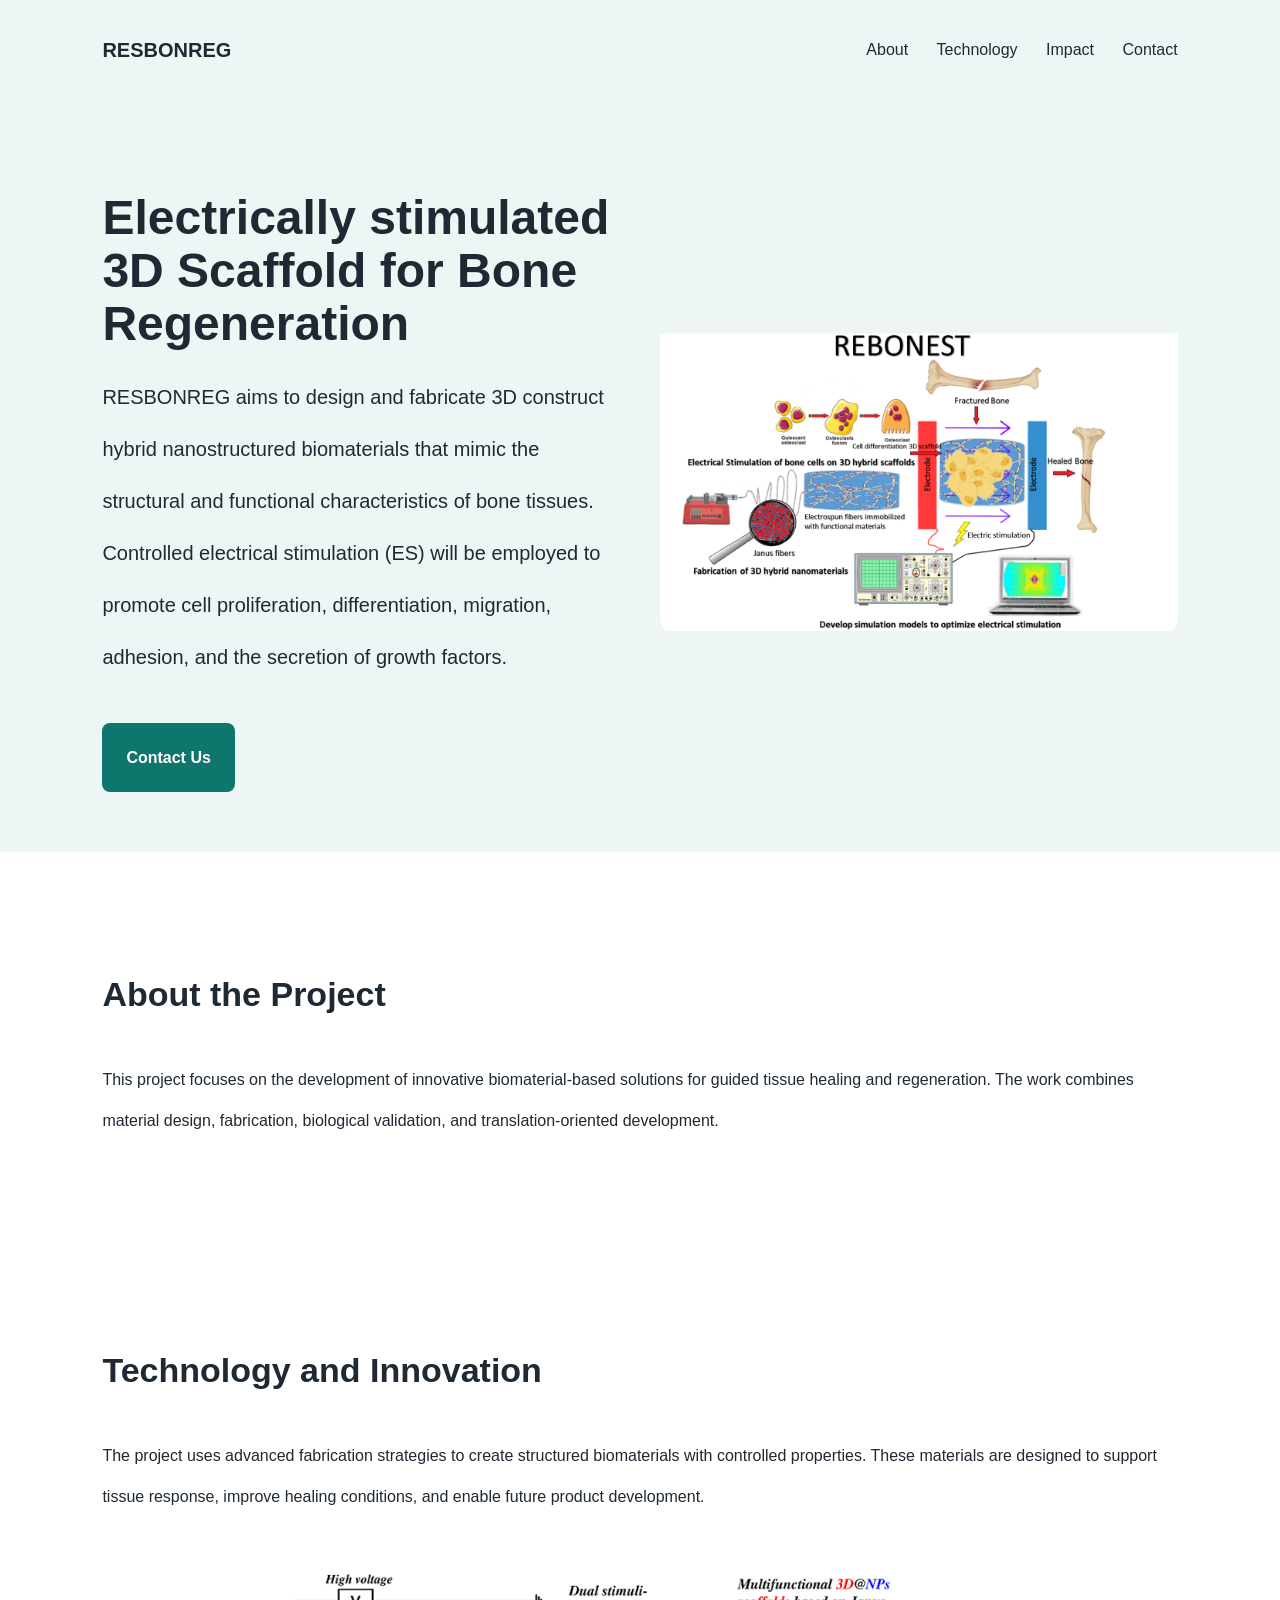
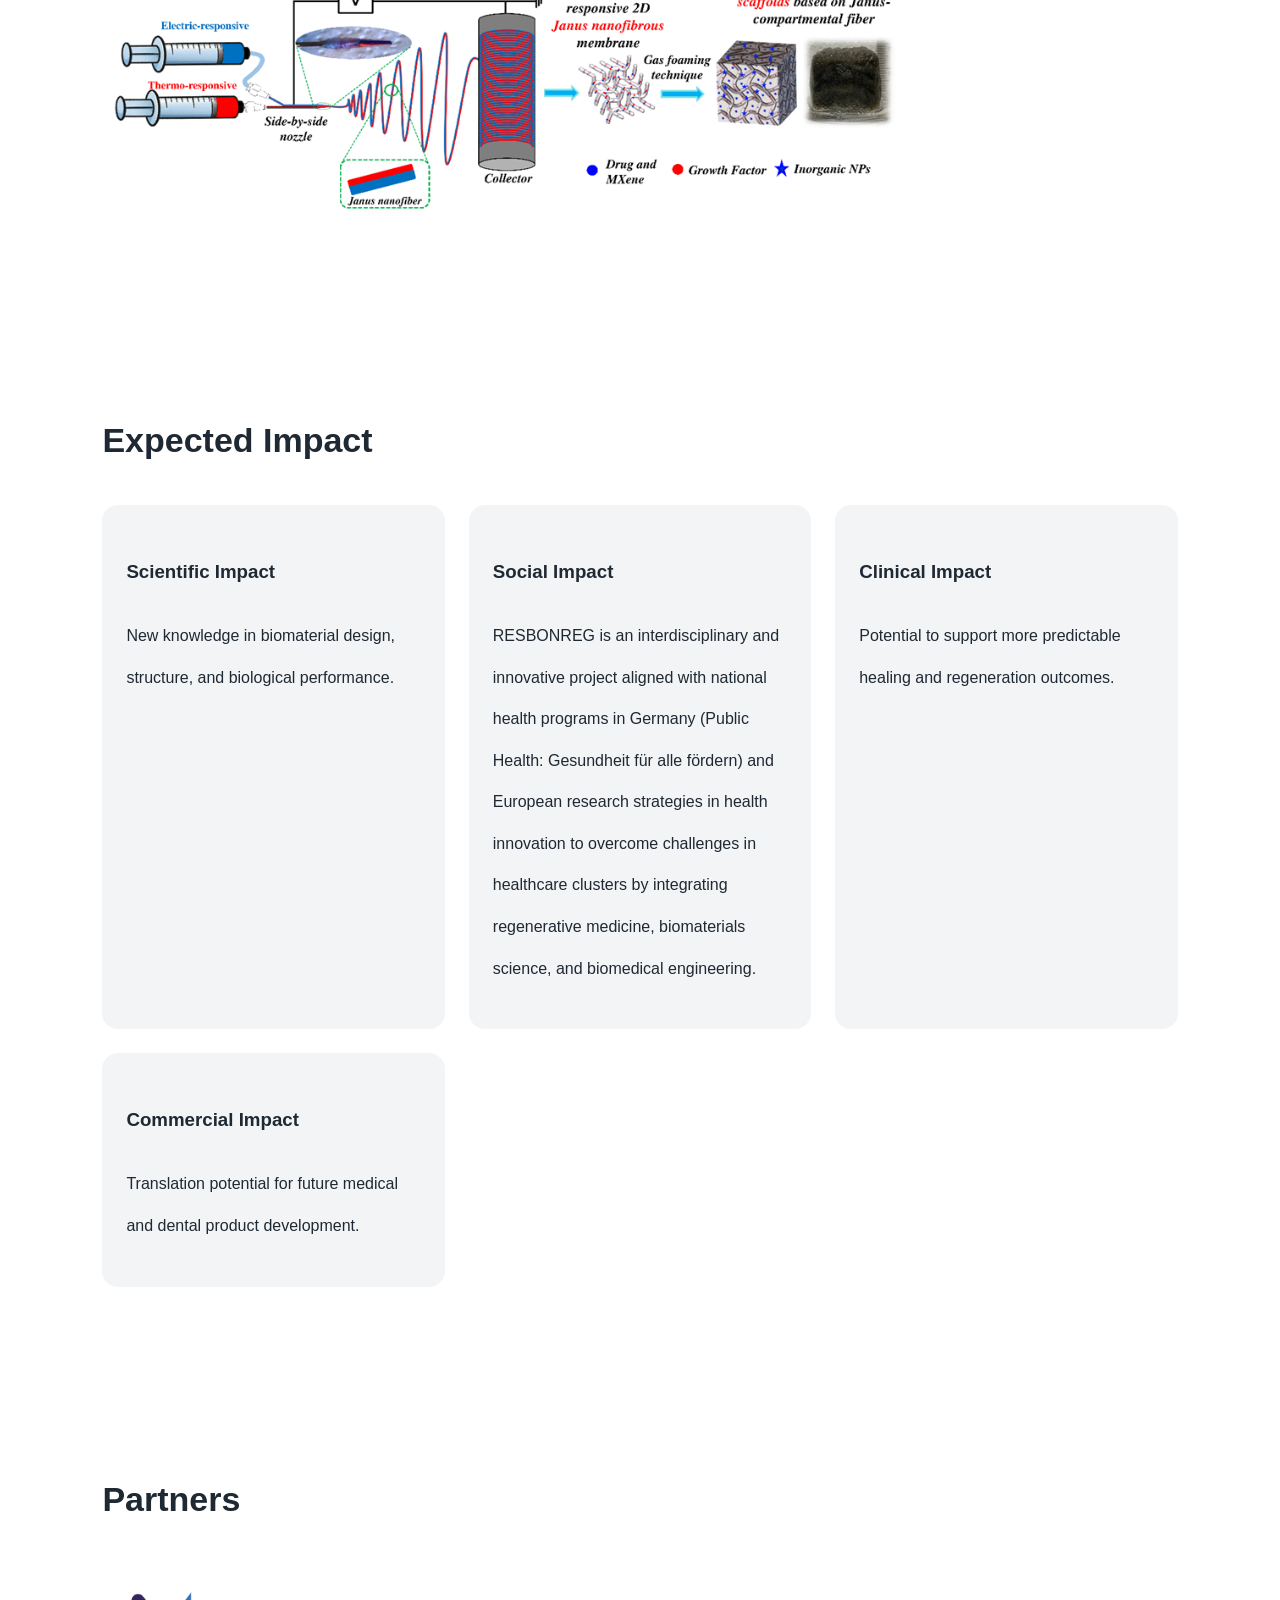
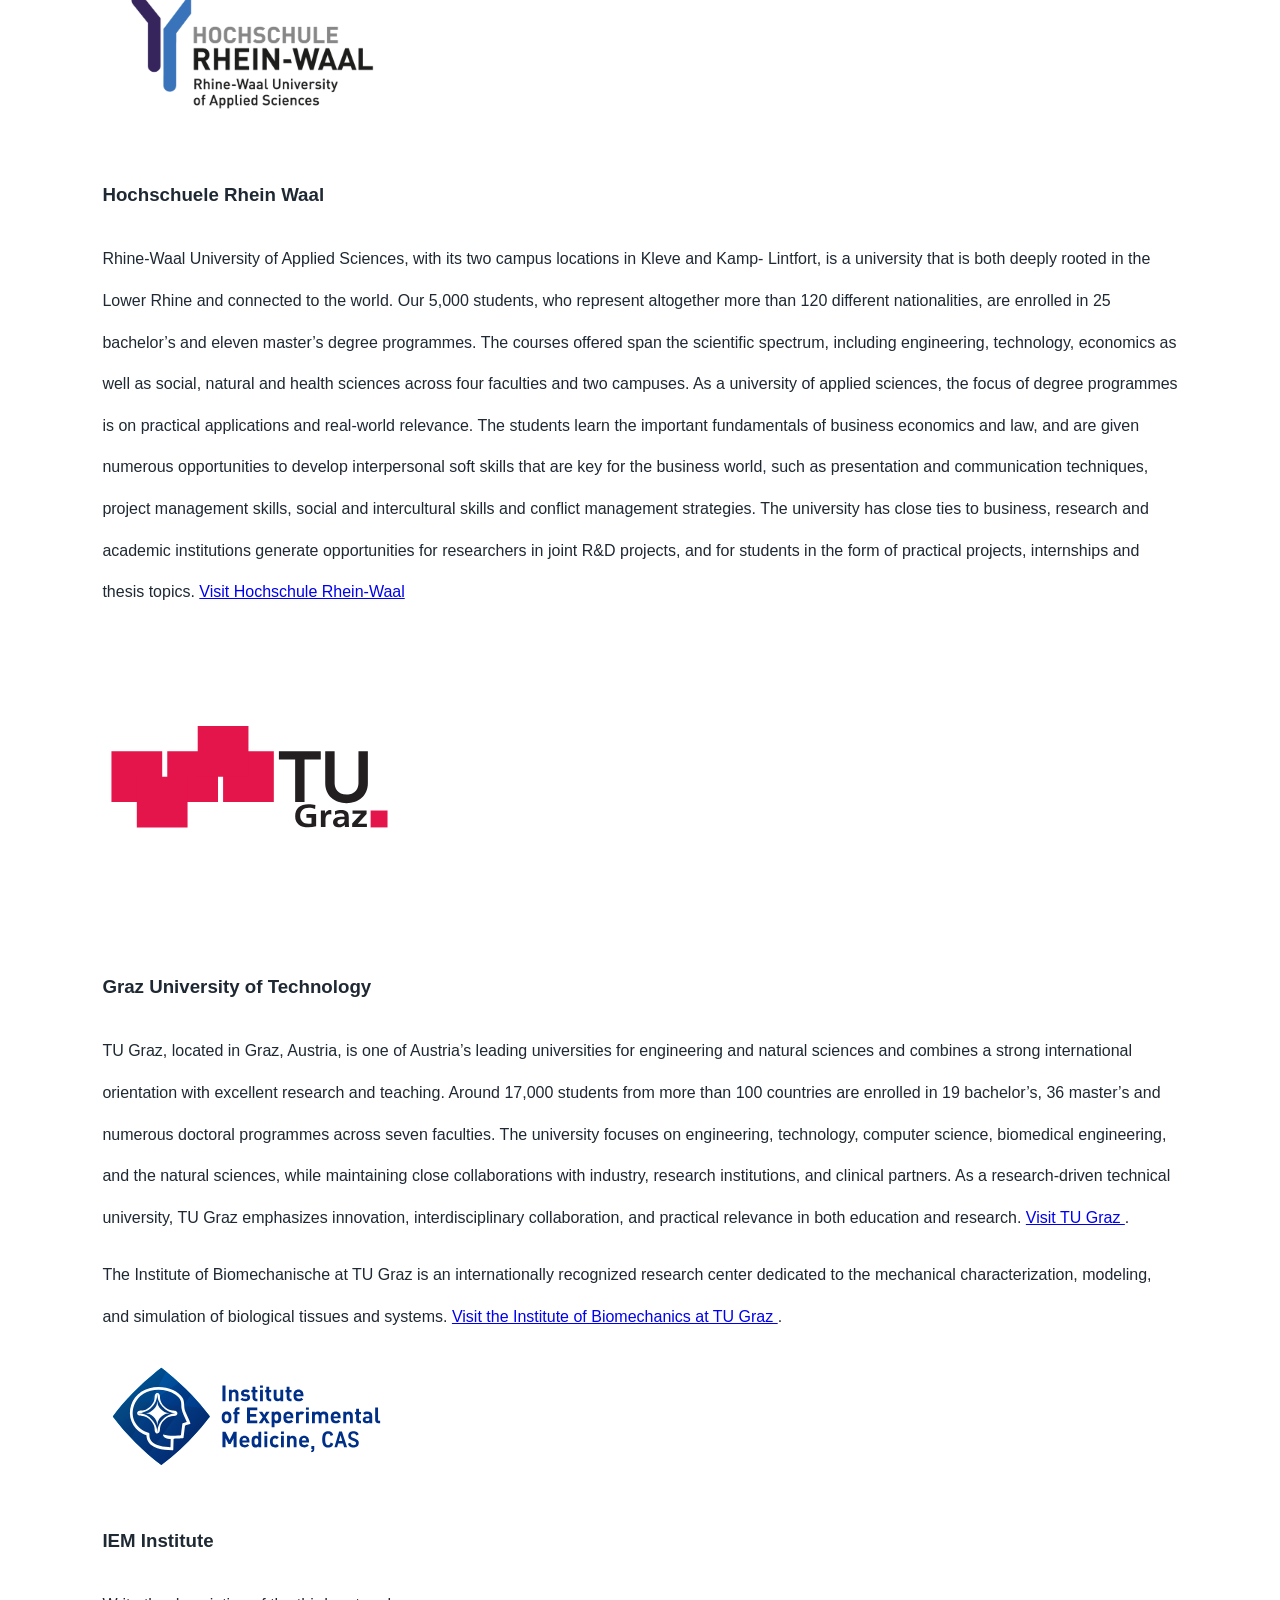
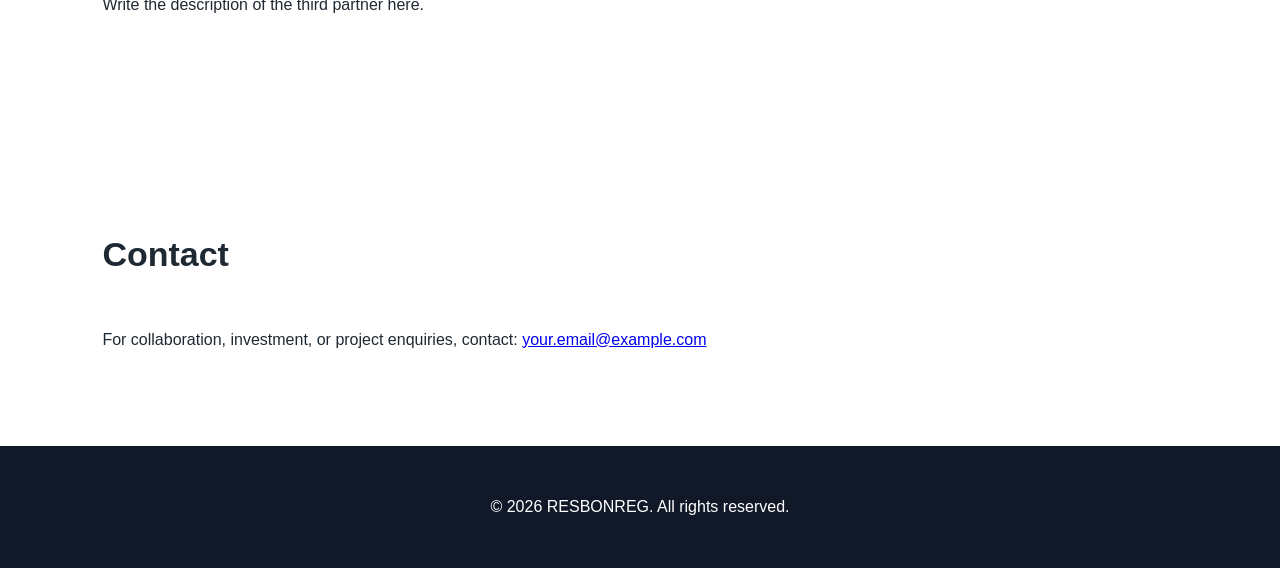
==== commit bab3cff7: "make logo width the same" ====
--- a/index.html
+++ b/index.html
@@ -85,7 +85,7 @@
       <h2>Partners</h2>
 
   <div class="partner">
-    <img src="images/partner-logo-1.png" alt="Partner University logo" class="partner-logo">
+    <img src="images/partner-logo-1.png" alt="Partner University logo" class="partner-logo" width="300" style="height:auto;">
 
     <div class="partner-text">
       <h3>Hochschuele Rhein Waal</h3>
@@ -101,7 +101,7 @@
   </div>
 
   <div class="partner">
-    <img src="images/tu-graz-logo-vector.svg" alt="Second Partner logo" class="partner-logo">
+    <img src="images/tu-graz-logo-vector.svg" alt="Second Partner logo" class="partner-logo" width="300" style="height:auto;">
 
     <div class="partner-text">
       <h3>Graz University of Technology</h3>
@@ -125,7 +125,7 @@
   </div>
 
   <div class="partner">
-    <img src="images/iem_logo.svg" alt="Third Partner logo" class="partner-logo">
+    <img src="images/iem_logo.svg" alt="Third Partner logo" class="partner-logo" width="300" style="height:auto;">
 
     <div class="partner-text">
       <h3>IEM Institute</h3>
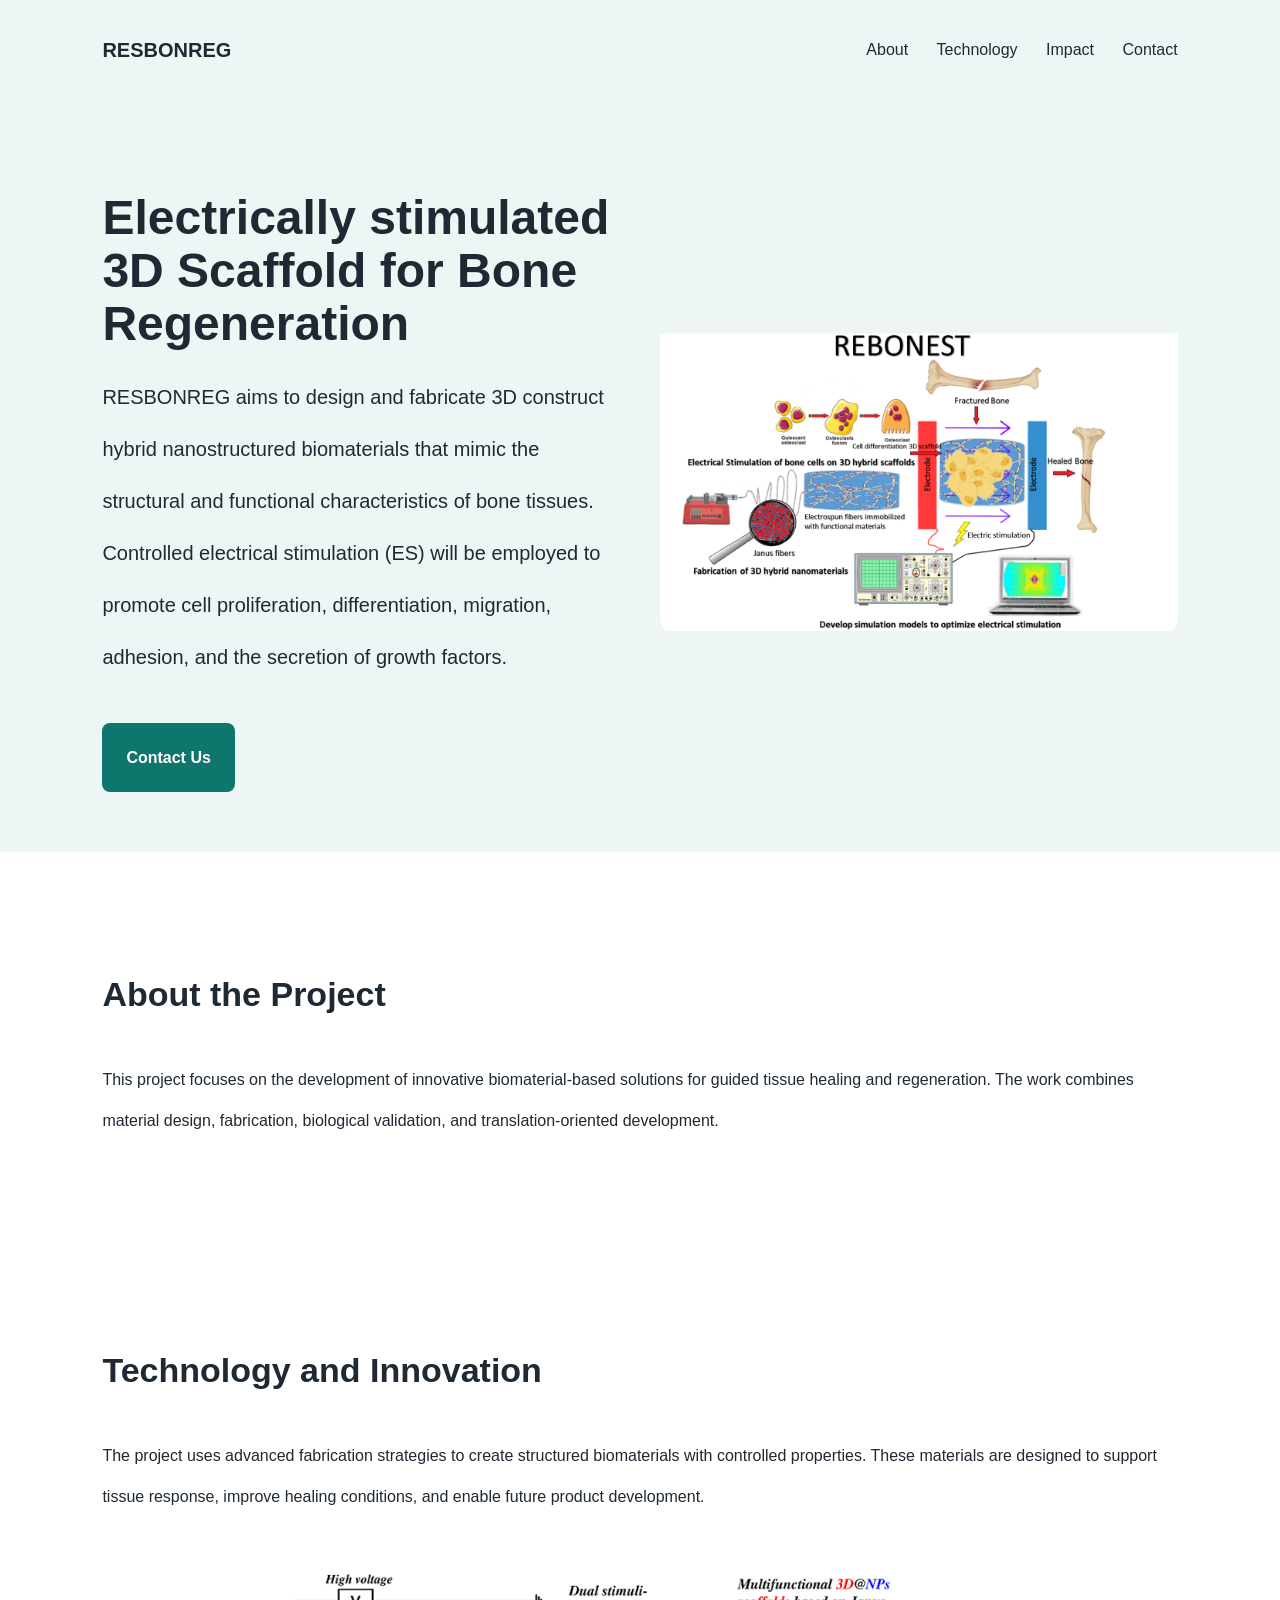
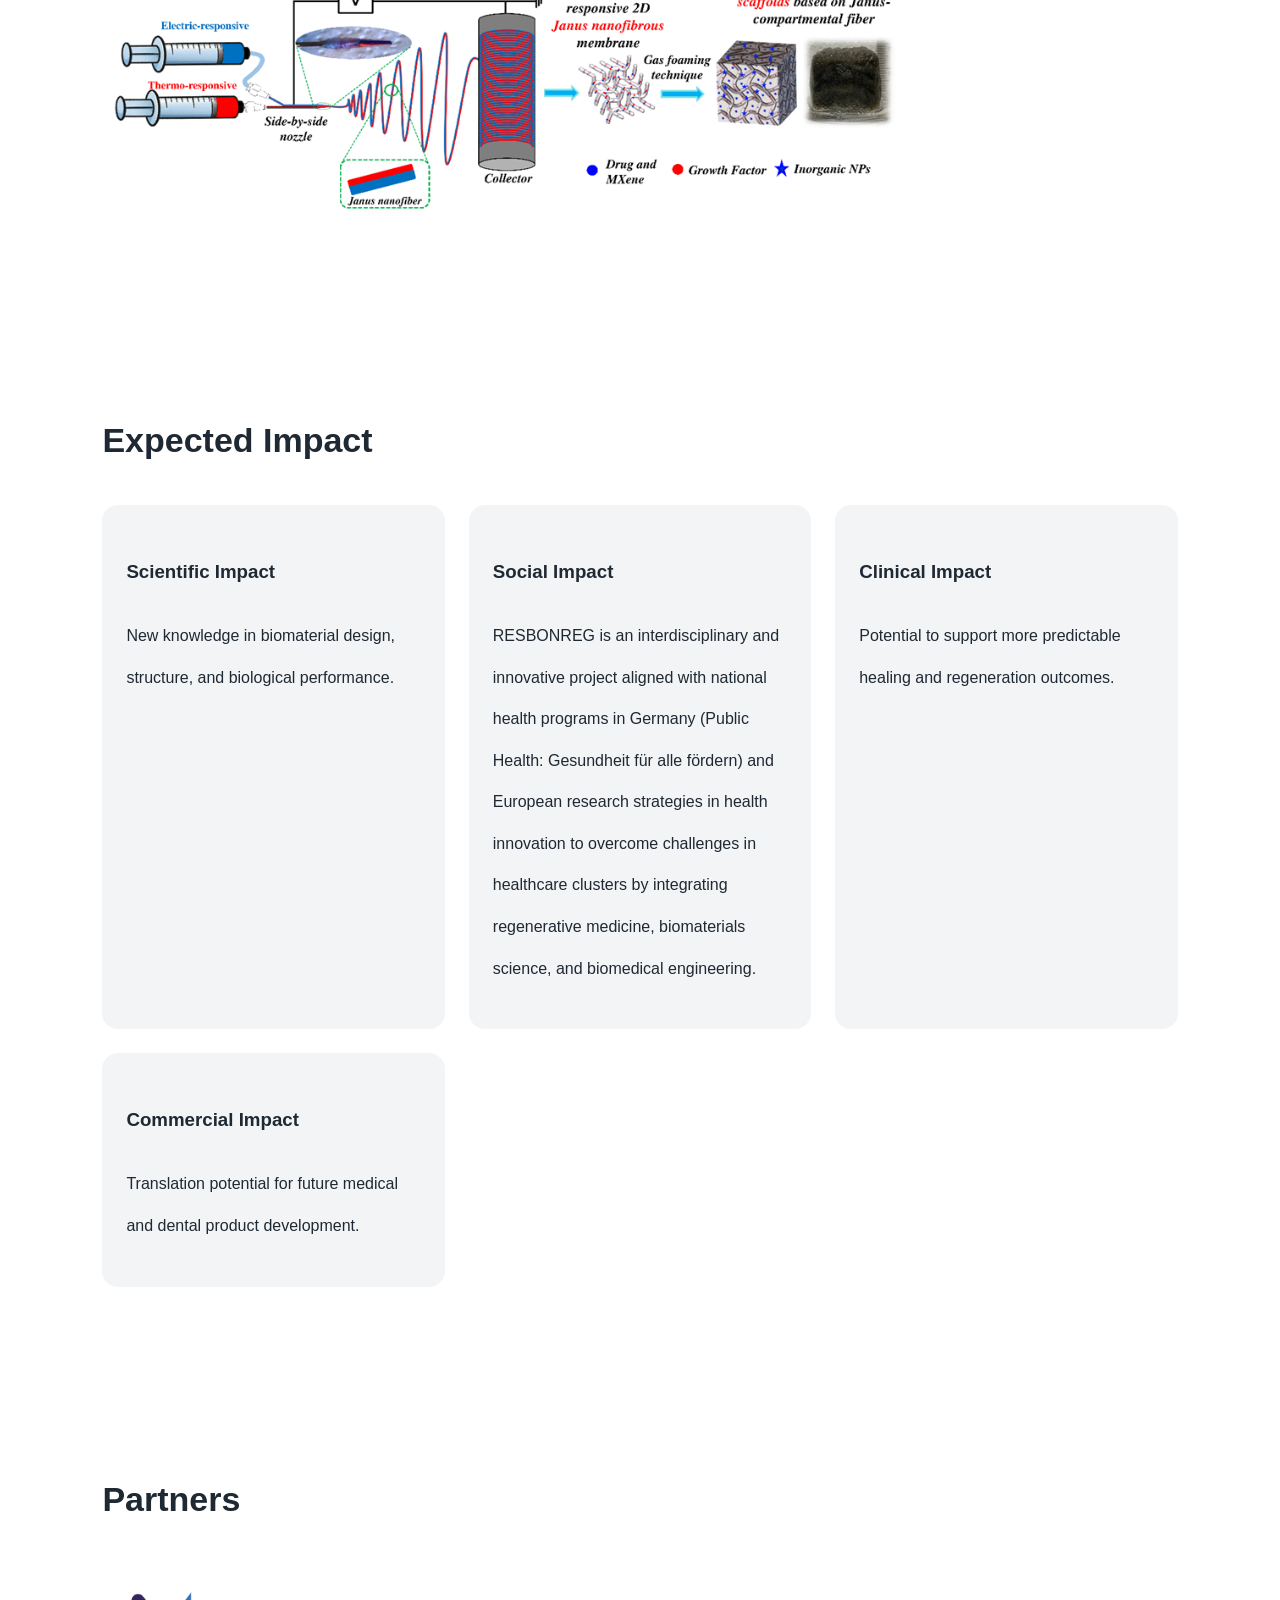
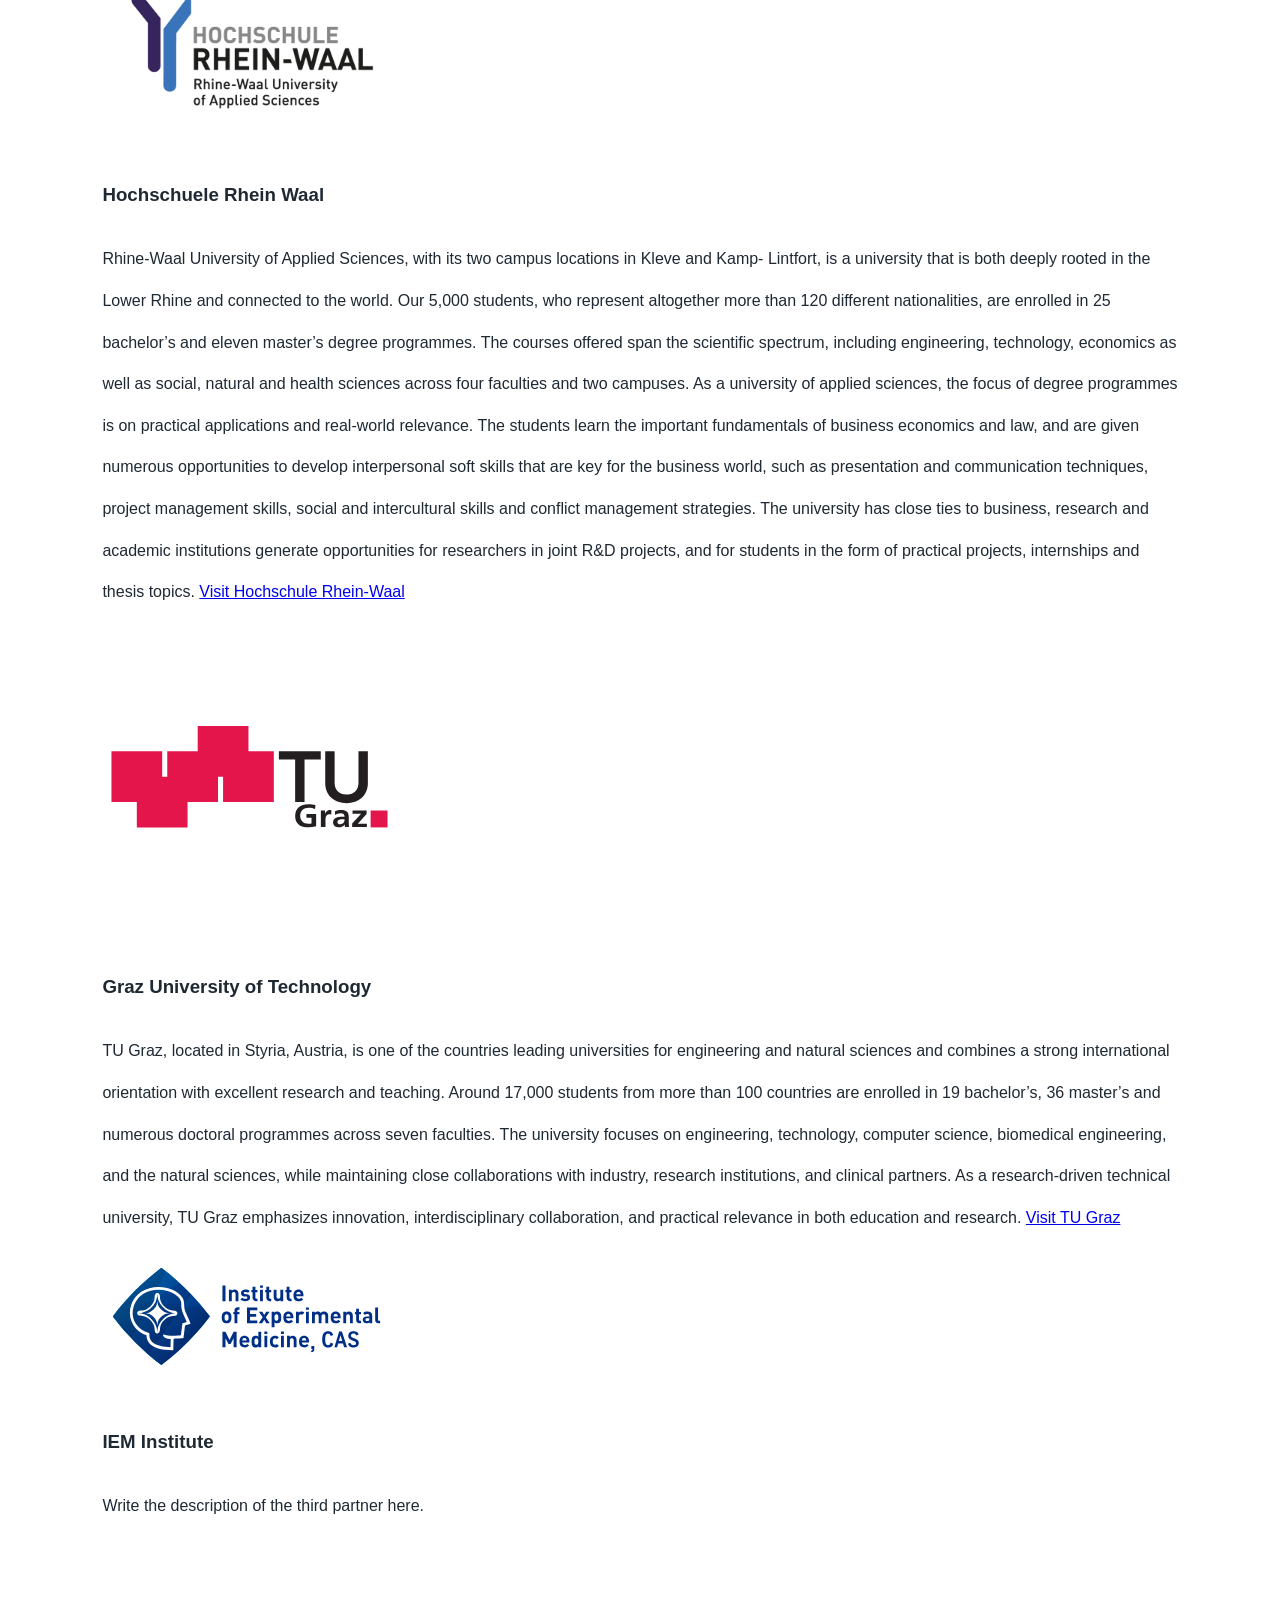
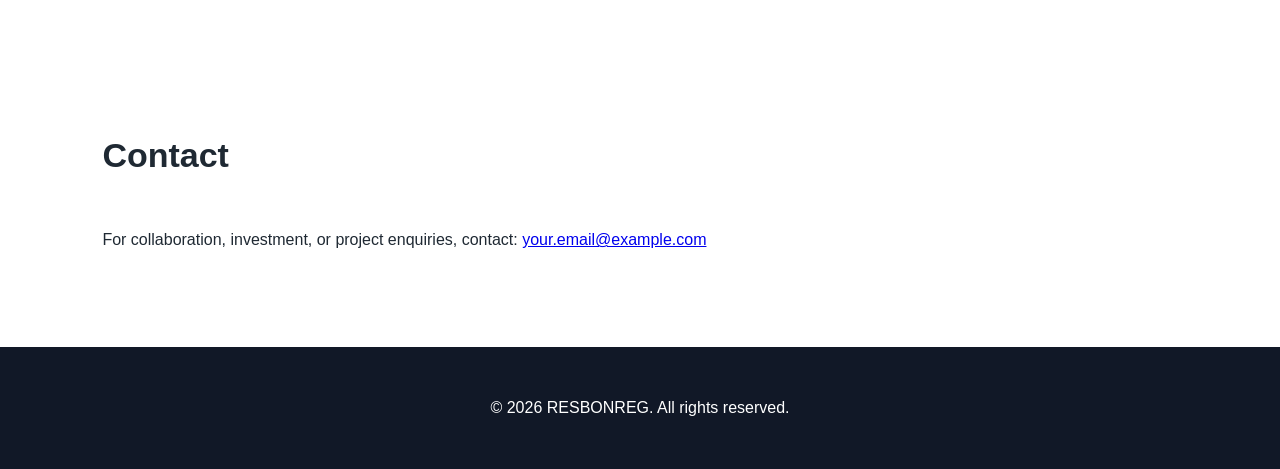
==== commit 09a64534: "remove biomech institute text" ====
--- a/index.html
+++ b/index.html
@@ -106,19 +106,22 @@
     <div class="partner-text">
       <h3>Graz University of Technology</h3>
       <p>
-        TU Graz, located in Graz, Austria, is one of Austria’s leading universities for engineering and natural sciences and combines a strong international orientation with excellent research and teaching. Around 17,000 students from more than 100 countries are enrolled in 19 bachelor’s, 36 master’s and numerous doctoral programmes across seven faculties. The university focuses on engineering, technology, computer science, biomedical engineering, and the natural sciences, while maintaining close collaborations with industry, research institutions, and clinical partners. As a research-driven technical university, TU Graz emphasizes innovation, interdisciplinary collaboration, and practical relevance in both education and research.
+        TU Graz, located in Styria, Austria, is one of the countries leading universities for engineering and natural sciences and combines a strong international orientation with excellent research and teaching.
+       Around 17,000 students from more than 100 countries are enrolled in 19 bachelor’s, 36 master’s and numerous doctoral programmes across seven faculties.
+       The university focuses on engineering, technology, computer science, biomedical engineering, and the natural sciences, while maintaining close collaborations with industry, research institutions, and clinical partners.
+       As a research-driven technical university, TU Graz emphasizes innovation, interdisciplinary collaboration, and practical relevance in both education and research.
         <a href="https://www.tugraz.at/home" target="_blank" rel="noopener noreferrer">
           Visit TU Graz
         </a>
-        .
+
         </p>
 
-        <p>
+        <!-- <p>
         The Institute of Biomechanische at TU Graz is an internationally recognized research center dedicated to the mechanical characterization, modeling, and simulation of biological tissues and systems.
         <a href="https://biomech.tugraz.at/" target="_blank" rel="noopener noreferrer">
           Visit the Institute of Biomechanics at TU Graz
         </a>
-        .
+         -->
 
       </p>
     </div>
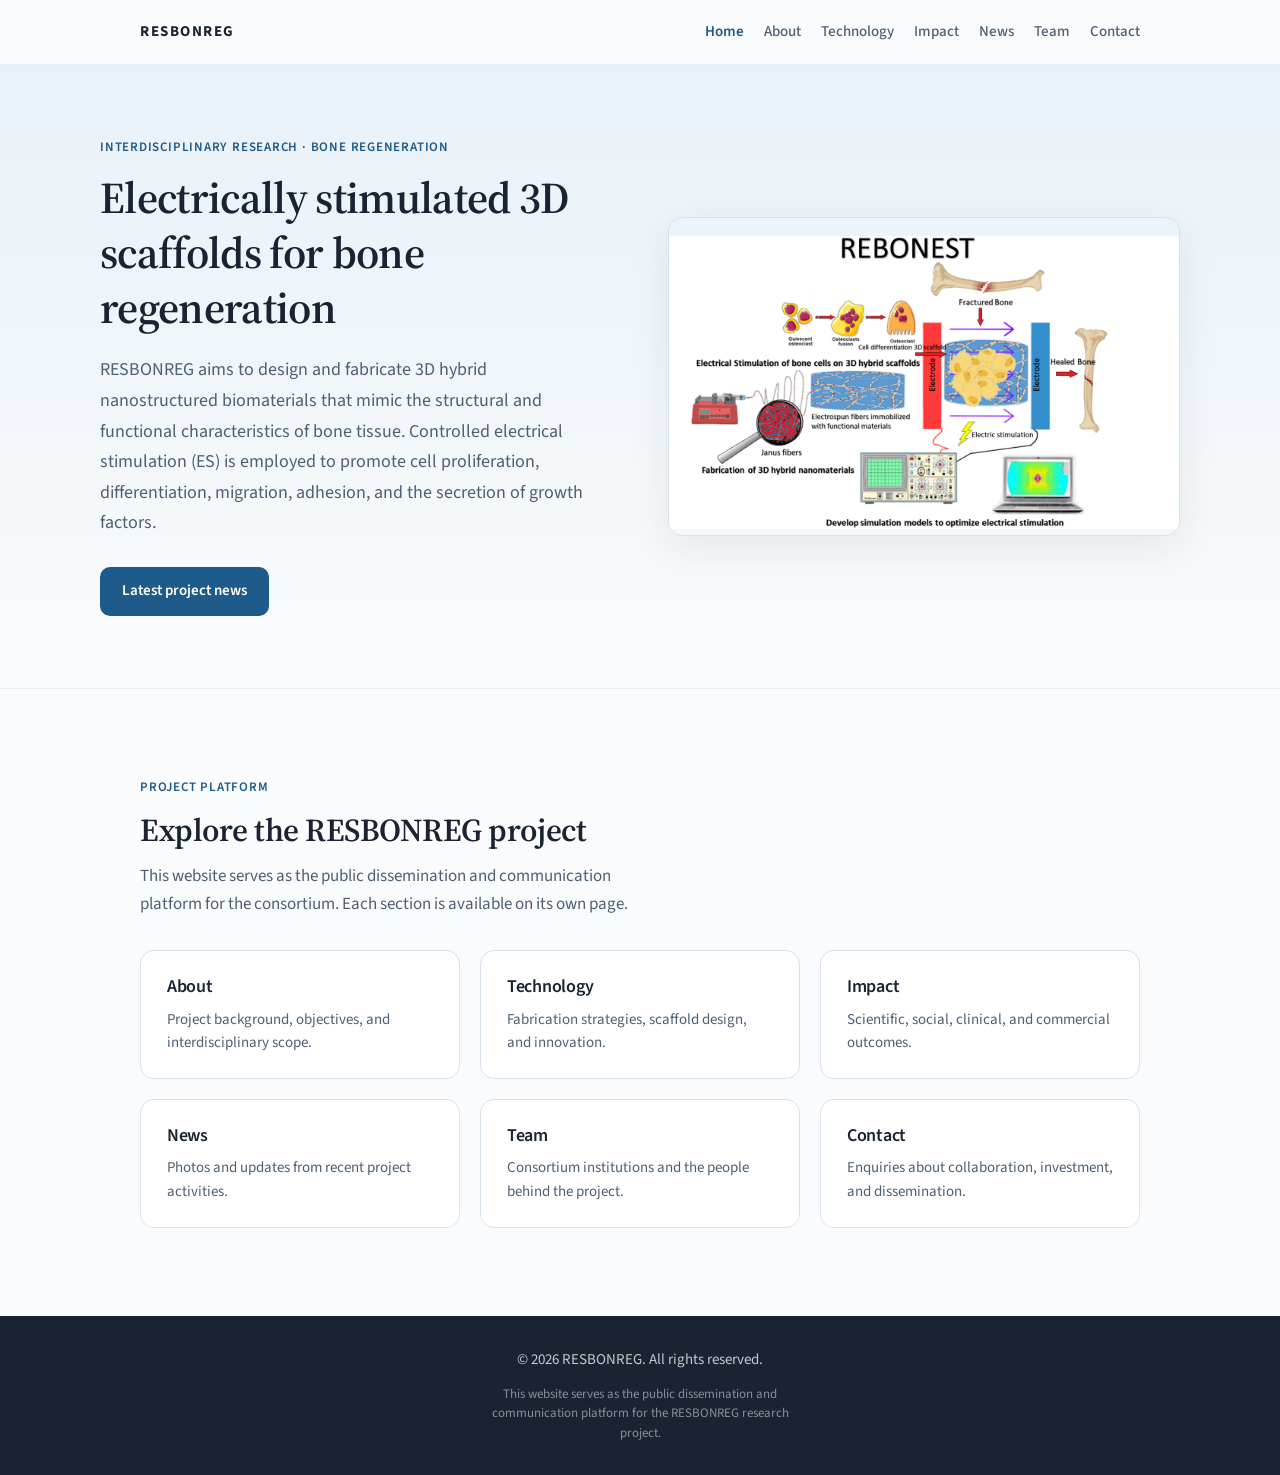
==== commit a061a473: "Edit using intital cursor suggestions" ====
--- a/index.html
+++ b/index.html
@@ -3,154 +3,88 @@
 <head>
   <meta charset="UTF-8">
   <meta name="viewport" content="width=device-width, initial-scale=1.0">
-  <title>RESBONREG</title>
+  <meta name="description" content="RESBONREG — an interdisciplinary European research project on electrically stimulated 3D scaffolds for bone regeneration.">
+  <title>RESBONREG — Home</title>
+  <link rel="preconnect" href="https://fonts.googleapis.com">
+  <link rel="preconnect" href="https://fonts.gstatic.com" crossorigin>
+  <link href="https://fonts.googleapis.com/css2?family=Source+Sans+3:ital,wght@0,400;0,500;0,600;0,700;1,400&family=Source+Serif+4:ital,opsz,wght@0,8..60,500;0,8..60,600;1,8..60,400&display=swap" rel="stylesheet">
   <link rel="stylesheet" href="style.css">
 </head>
-
 <body>
 
-  <header class="hero">
-    <nav>
-      <div class="logo">RESBONREG</div>
+  <header class="site-header">
+    <nav class="nav" aria-label="Main navigation">
+      <a class="logo" href="index.html">RESBONREG</a>
       <div class="nav-links">
-        <a href="#about">About</a>
-        <a href="#technology">Technology</a>
-        <a href="#impact">Impact</a>
-        <a href="#contact">Contact</a>
+        <a href="index.html" class="is-active" aria-current="page">Home</a>
+        <a href="about.html">About</a>
+        <a href="technology.html">Technology</a>
+        <a href="impact.html">Impact</a>
+        <a href="news.html">News</a>
+        <a href="team.html">Team</a>
+        <a href="contact.html">Contact</a>
       </div>
     </nav>
-
-    <div class="hero-content">
-      <div>
-        <h1>Electrically stimulated 3D Scaffold for Bone Regeneration </h1>
-        <p>
-          RESBONREG aims to design and fabricate 3D construct hybrid nanostructured biomaterials that mimic the structural and functional characteristics of bone tissues.
-          Controlled electrical stimulation (ES) will be employed to promote cell proliferation, differentiation, migration, adhesion, and the secretion of growth factors.
-            </p>
-        <a class="button" href="#contact">Contact Us</a>
-      </div>
-
-      <img src="images/hero.png" alt="Schematic summarizing the entire project concept">
-    </div>
   </header>
 
-  <section id="about">
-    <h2>About the Project</h2>
-    <p>
-      This project focuses on the development of innovative biomaterial-based solutions
-      for guided tissue healing and regeneration. The work combines material design,
-      fabrication, biological validation, and translation-oriented development.
-    </p>
+  <section class="hero">
+    <div class="hero-inner">
+      <div class="hero-text">
+        <p class="kicker">Interdisciplinary research · Bone regeneration</p>
+        <h1>Electrically stimulated 3D scaffolds for bone regeneration</h1>
+        <p class="lead">
+          RESBONREG aims to design and fabricate 3D hybrid nanostructured biomaterials that mimic the structural and functional characteristics of bone tissue. Controlled electrical stimulation (ES) is employed to promote cell proliferation, differentiation, migration, adhesion, and the secretion of growth factors.
+        </p>
+        <a class="button" href="news.html">Latest project news</a>
+      </div>
+      <figure class="hero-figure">
+        <img src="images/hero.png" alt="Schematic summarising the RESBONREG project concept">
+      </figure>
+    </div>
   </section>
 
-  <section id="technology">
-    <h2>Technology and Innovation</h2>
-    <p>
-      The project uses advanced fabrication strategies to create structured biomaterials
-      with controlled properties. These materials are designed to support tissue response,
-      improve healing conditions, and enable future product development.
-    </p>
-
-    <img class="section-image" src="images/project-diagram.png" alt="Schematic diagram of the project technology">
-  </section>
-
-  <section id="impact">
-    <h2>Expected Impact</h2>
-    <div class="cards">
-      <div class="card">
-        <h3>Scientific Impact</h3>
-        <p>New knowledge in biomaterial design, structure, and biological performance.</p>
-      </div>
-
-      <div class="card">
-        <h3>Social Impact</h3>
-        <p>RESBONREG is an interdisciplinary and innovative project aligned with national health programs in Germany (Public Health: Gesundheit für alle fördern) and
-          European research strategies in health innovation to overcome challenges in healthcare clusters by integrating regenerative medicine, biomaterials science, and biomedical engineering.
+  <main>
+    <section class="section">
+      <div class="section-header">
+        <p class="kicker">Project platform</p>
+        <h2>Explore the RESBONREG project</h2>
+        <p class="section-intro">
+          This website serves as the public dissemination and communication platform for the consortium. Each section is available on its own page.
         </p>
       </div>
 
-      <div class="card">
-        <h3>Clinical Impact</h3>
-        <p>Potential to support more predictable healing and regeneration outcomes.</p>
+      <div class="page-links">
+        <a class="page-link-card" href="about.html">
+          <h3>About</h3>
+          <p>Project background, objectives, and interdisciplinary scope.</p>
+        </a>
+        <a class="page-link-card" href="technology.html">
+          <h3>Technology</h3>
+          <p>Fabrication strategies, scaffold design, and innovation.</p>
+        </a>
+        <a class="page-link-card" href="impact.html">
+          <h3>Impact</h3>
+          <p>Scientific, social, clinical, and commercial outcomes.</p>
+        </a>
+        <a class="page-link-card" href="news.html">
+          <h3>News</h3>
+          <p>Photos and updates from recent project activities.</p>
+        </a>
+        <a class="page-link-card" href="team.html">
+          <h3>Team</h3>
+          <p>Consortium institutions and the people behind the project.</p>
+        </a>
+        <a class="page-link-card" href="contact.html">
+          <h3>Contact</h3>
+          <p>Enquiries about collaboration, investment, and dissemination.</p>
+        </a>
       </div>
+    </section>
+  </main>
 
-      <div class="card">
-        <h3>Commercial Impact</h3>
-        <p>Translation potential for future medical and dental product development.</p>
-      </div>
-    </div>
-  </section>
-
-  <section id="partners">
-      <h2>Partners</h2>
-
-  <div class="partner">
-    <img src="images/partner-logo-1.png" alt="Partner University logo" class="partner-logo" width="300" style="height:auto;">
-
-    <div class="partner-text">
-      <h3>Hochschuele Rhein Waal</h3>
-      <p>
-        Rhine-Waal University of Applied Sciences, with its two campus locations in Kleve and Kamp- Lintfort, is a university that is both deeply rooted in the Lower Rhine and connected to the world. Our 5,000 students, who represent altogether more than 120 different nationalities, are enrolled in 25 bachelor’s and eleven master’s degree programmes. The courses offered span the scientific spectrum, including engineering, technology, economics as well as social, natural and health sciences across four faculties and two campuses. As a university of applied sciences, the focus of degree programmes is on practical applications and real-world relevance. The students learn the important fundamentals of business economics and law, and are given numerous opportunities to develop interpersonal soft skills that are key for the business world, such as presentation and communication techniques, project management skills, social and intercultural skills and conflict management strategies. The university has close ties to business, research and academic institutions generate opportunities for researchers in joint R&D projects, and for students in the form of practical projects, internships and thesis topics.
-
-<a href="https://www.hochschule-rhein-waal.de" target="_blank" rel="noopener noreferrer">
-  Visit Hochschule Rhein-Waal
-</a>
-
-      </p>
-    </div>
-  </div>
-
-  <div class="partner">
-    <img src="images/tu-graz-logo-vector.svg" alt="Second Partner logo" class="partner-logo" width="300" style="height:auto;">
-
-    <div class="partner-text">
-      <h3>Graz University of Technology</h3>
-      <p>
-        TU Graz, located in Styria, Austria, is one of the countries leading universities for engineering and natural sciences and combines a strong international orientation with excellent research and teaching.
-       Around 17,000 students from more than 100 countries are enrolled in 19 bachelor’s, 36 master’s and numerous doctoral programmes across seven faculties.
-       The university focuses on engineering, technology, computer science, biomedical engineering, and the natural sciences, while maintaining close collaborations with industry, research institutions, and clinical partners.
-       As a research-driven technical university, TU Graz emphasizes innovation, interdisciplinary collaboration, and practical relevance in both education and research.
-        <a href="https://www.tugraz.at/home" target="_blank" rel="noopener noreferrer">
-          Visit TU Graz
-        </a>
-
-        </p>
-
-        <!-- <p>
-        The Institute of Biomechanische at TU Graz is an internationally recognized research center dedicated to the mechanical characterization, modeling, and simulation of biological tissues and systems.
-        <a href="https://biomech.tugraz.at/" target="_blank" rel="noopener noreferrer">
-          Visit the Institute of Biomechanics at TU Graz
-        </a>
-         -->
-
-      </p>
-    </div>
-  </div>
-
-  <div class="partner">
-    <img src="images/iem_logo.svg" alt="Third Partner logo" class="partner-logo" width="300" style="height:auto;">
-
-    <div class="partner-text">
-      <h3>IEM Institute</h3>
-      <p>
-        Write the description of the third partner here.
-      </p>
-    </div>
-  </div>
-</section>
-    </div>
-  </section>
-
-  <section id="contact">
-    <h2>Contact</h2>
-    <p>
-      For collaboration, investment, or project enquiries, contact:
-      <a href="mailto:your.email@example.com">your.email@example.com</a>
-    </p>
-  </section>
-
-  <footer>
+  <footer class="site-footer">
     <p>© 2026 RESBONREG. All rights reserved.</p>
+    <p class="footer-note">This website serves as the public dissemination and communication platform for the RESBONREG research project.</p>
   </footer>
 
 </body>
--- a/style.css
+++ b/style.css
@@ -1,180 +1,676 @@
+/* ── Tokens ── */
+:root {
+  --color-bg: #fafbfc;
+  --color-bg-alt: #f0f4f8;
+  --color-surface: #ffffff;
+  --color-ink: #1a2332;
+  --color-ink-muted: #4d5f73;
+  --color-ink-faint: #7a8fa3;
+  --color-accent: #1e5a8a;
+  --color-accent-dark: #143d5c;
+  --color-accent-soft: #e8f1f8;
+  --color-border: #d8e2ec;
+  --color-border-light: #e8eef4;
+
+  --font-sans: "Source Sans 3", system-ui, -apple-system, sans-serif;
+  --font-serif: "Source Serif 4", Georgia, "Times New Roman", serif;
+
+  --max-width: 1080px;
+  --header-height: 64px;
+  --section-y: clamp(56px, 7vw, 88px);
+  --section-x: clamp(20px, 5vw, 40px);
+  --radius: 10px;
+  --radius-lg: 14px;
+}
+
+/* ── Base ── */
+*, *::before, *::after {
+  box-sizing: border-box;
+}
+
+html {
+  scroll-behavior: smooth;
+}
+
 body {
   margin: 0;
-  font-family: Arial, sans-serif;
-  color: #1f2933;
-  background-color: #ffffff;
-  line-height: 2.6;
-}
-
-nav {
+  font-family: var(--font-sans);
+  font-size: 1.0625rem;
+  line-height: 1.65;
+  color: var(--color-ink);
+  background: var(--color-bg);
+  -webkit-font-smoothing: antialiased;
+}
+
+img {
+  max-width: 100%;
+  height: auto;
+  display: block;
+}
+
+a {
+  color: var(--color-accent);
+}
+
+a:hover {
+  color: var(--color-accent-dark);
+}
+
+h1, h2, h3 {
+  font-family: var(--font-serif);
+  font-weight: 600;
+  line-height: 1.25;
+  letter-spacing: -0.015em;
+  margin: 0;
+}
+
+h1 {
+  font-size: clamp(1.85rem, 4vw, 2.75rem);
+  margin-bottom: 1.25rem;
+}
+
+h2 {
+  font-size: clamp(1.5rem, 2.8vw, 2rem);
+}
+
+h3 {
+  font-family: var(--font-sans);
+  font-size: 1.125rem;
+  font-weight: 600;
+  line-height: 1.35;
+}
+
+p {
+  margin: 0 0 1rem;
+}
+
+p:last-child {
+  margin-bottom: 0;
+}
+
+code {
+  font-size: 0.875em;
+  padding: 2px 6px;
+  background: var(--color-bg-alt);
+  border-radius: 4px;
+}
+
+/* ── Header ── */
+.site-header {
+  position: sticky;
+  top: 0;
+  z-index: 100;
+  background: rgba(250, 251, 252, 0.92);
+  backdrop-filter: blur(10px);
+  -webkit-backdrop-filter: blur(10px);
+  border-bottom: 1px solid var(--color-border-light);
+}
+
+.nav {
   display: flex;
   justify-content: space-between;
   align-items: center;
-  padding: 24px 8%;
+  max-width: var(--max-width);
+  margin: 0 auto;
+  padding: 0 var(--section-x);
+  min-height: var(--header-height);
+  gap: 24px;
 }
 
 .logo {
-  font-weight: bold;
-  font-size: 20px;
+  font-family: var(--font-sans);
+  font-size: 0.9375rem;
+  font-weight: 700;
+  letter-spacing: 0.1em;
+  text-decoration: none;
+  color: var(--color-ink);
+  white-space: nowrap;
+}
+
+.nav-links {
+  display: flex;
+  flex-wrap: wrap;
+  justify-content: flex-end;
+  gap: 4px 20px;
 }
 
 .nav-links a {
-  margin-left: 24px;
-  text-decoration: none;
-  color: #1f2933;
+  font-size: 0.9375rem;
   font-weight: 500;
-}
-
+  text-decoration: none;
+  color: var(--color-ink-muted);
+  padding: 4px 0;
+}
+
+.nav-links a:hover,
+.nav-links a.is-active {
+  color: var(--color-accent);
+}
+
+.nav-links a.is-active {
+  font-weight: 600;
+}
+
+/* ── Hero ── */
 .hero {
-  background: #eef6f5;
-  min-height: 80vh;
-}
-
-.hero-content {
+  background: linear-gradient(180deg, var(--color-accent-soft) 0%, var(--color-bg) 100%);
+  border-bottom: 1px solid var(--color-border-light);
+  padding: clamp(40px, 6vw, 72px) var(--section-x);
+}
+
+.hero-inner {
   display: grid;
   grid-template-columns: 1fr 1fr;
-  gap: 40px;
+  gap: clamp(32px, 5vw, 56px);
   align-items: center;
-  padding: 60px 8%;
-}
-
-.hero h1 {
-  font-size: 48px;
-  line-height: 1.1;
-  margin-bottom: 20px;
-}
-
-.hero p {
-  font-size: 20px;
-  max-width: 600px;
-}
-
-.hero img {
+  max-width: var(--max-width);
+  margin: 0 auto;
+}
+
+.kicker {
+  margin: 0 0 0.75rem;
+  font-size: 0.8125rem;
+  font-weight: 600;
+  letter-spacing: 0.06em;
+  text-transform: uppercase;
+  color: var(--color-accent);
+}
+
+.lead {
+  font-size: 1.125rem;
+  line-height: 1.7;
+  color: var(--color-ink-muted);
+  max-width: 54ch;
+  margin-bottom: 1.75rem;
+}
+
+.hero-figure {
+  margin: 0;
+}
+
+.hero-figure img {
   width: 100%;
-  border-radius: 20px;
+  border-radius: var(--radius-lg);
+  border: 1px solid var(--color-border);
+  box-shadow: 0 12px 40px rgba(26, 35, 50, 0.08);
 }
 
 .button {
   display: inline-block;
-  margin-top: 20px;
-  padding: 14px 24px;
-  background-color: #0f766e;
-  color: white;
-  text-decoration: none;
-  border-radius: 8px;
-  font-weight: bold;
-}
-
-section {
-  padding: 70px 8%;
-}
-
-section h2 {
-  font-size: 34px;
-  margin-bottom: 20px;
+  padding: 12px 22px;
+  background: var(--color-accent);
+  color: #fff;
+  font-size: 0.9375rem;
+  font-weight: 600;
+  text-decoration: none;
+  border-radius: var(--radius);
+  transition: background 0.2s ease;
+}
+
+.button:hover {
+  background: var(--color-accent-dark);
+  color: #fff;
+}
+
+/* ── Inner page banner ── */
+.page-banner {
+  background: linear-gradient(180deg, var(--color-accent-soft) 0%, var(--color-bg) 100%);
+  border-bottom: 1px solid var(--color-border-light);
+  padding: clamp(40px, 5vw, 56px) var(--section-x);
+  max-width: var(--max-width);
+  margin: 0 auto;
+}
+
+.page-banner h1 {
+  max-width: 24ch;
+}
+
+.banner-intro {
+  margin-top: 1rem;
+  max-width: 62ch;
+  color: var(--color-ink-muted);
+  font-size: 1.0625rem;
+  line-height: 1.65;
+}
+
+/* ── Home page link cards ── */
+.page-links {
+  display: grid;
+  grid-template-columns: repeat(3, 1fr);
+  gap: 20px;
+}
+
+.page-link-card {
+  display: block;
+  padding: 1.5rem 1.625rem;
+  background: var(--color-surface);
+  border: 1px solid var(--color-border);
+  border-radius: var(--radius-lg);
+  text-decoration: none;
+  color: inherit;
+  transition: border-color 0.2s ease, box-shadow 0.2s ease;
+}
+
+.page-link-card:hover {
+  border-color: var(--color-accent);
+  box-shadow: 0 6px 24px rgba(26, 35, 50, 0.07);
+  color: inherit;
+}
+
+.page-link-card h3 {
+  margin-bottom: 0.5rem;
+  color: var(--color-ink);
+}
+
+.page-link-card p {
+  margin: 0;
+  font-size: 0.9375rem;
+  line-height: 1.55;
+  color: var(--color-ink-muted);
+}
+
+/* ── Sections ── */
+.section {
+  padding: var(--section-y) var(--section-x);
+  max-width: var(--max-width);
+  margin: 0 auto;
+}
+
+.section-alt {
+  max-width: none;
+  background: var(--color-bg-alt);
+  border-top: 1px solid var(--color-border-light);
+  border-bottom: 1px solid var(--color-border-light);
+}
+
+.section-alt > * {
+  max-width: var(--max-width);
+  margin-left: auto;
+  margin-right: auto;
+}
+
+.section-header {
+  margin-bottom: 2rem;
+}
+
+.section-header h2 {
+  margin-top: 0.25rem;
+}
+
+.section-intro {
+  margin-top: 0.75rem;
+  color: var(--color-ink-muted);
+  max-width: 62ch;
+}
+
+.prose {
+  max-width: 72ch;
+  color: var(--color-ink-muted);
+}
+
+.prose p {
+  margin-bottom: 1.125rem;
+}
+
+/* ── Technology figure ── */
+.figure-block {
+  margin: 2.5rem 0 0;
 }
 
 .section-image {
   width: 100%;
-  max-width: 800px;
-  margin-top: 30px;
-  border-radius: 16px;
-}
-
+  max-width: 820px;
+  border-radius: var(--radius-lg);
+  border: 1px solid var(--color-border);
+}
+
+.figure-block figcaption {
+  margin-top: 0.75rem;
+  font-size: 0.875rem;
+  color: var(--color-ink-faint);
+}
+
+/* ── Impact cards ── */
 .cards {
+  display: grid;
+  grid-template-columns: repeat(2, 1fr);
+  gap: 20px;
+}
+
+.card {
+  background: var(--color-surface);
+  border: 1px solid var(--color-border);
+  border-radius: var(--radius-lg);
+  padding: 1.5rem 1.625rem;
+}
+
+.card h3 {
+  margin-bottom: 0.625rem;
+  color: var(--color-ink);
+}
+
+.card p {
+  font-size: 0.975rem;
+  line-height: 1.6;
+  color: var(--color-ink-muted);
+  margin: 0;
+}
+
+/* ── News ── */
+.news-grid {
   display: grid;
   grid-template-columns: repeat(3, 1fr);
   gap: 24px;
 }
 
-.card {
-  background-color: #f3f4f6;
-  padding: 24px;
-  border-radius: 16px;
-}
-
-.logos {
-  display: flex;
-  gap: 40px;
+.news-card {
+  display: flex;
+  flex-direction: column;
+  background: var(--color-surface);
+  border: 1px solid var(--color-border);
+  border-radius: var(--radius-lg);
+  overflow: hidden;
+  transition: box-shadow 0.2s ease;
+}
+
+.news-card:hover {
+  box-shadow: 0 8px 28px rgba(26, 35, 50, 0.08);
+}
+
+.news-image-link {
+  display: block;
+  aspect-ratio: 16 / 10;
+  overflow: hidden;
+  background: var(--color-bg-alt);
+}
+
+.news-image-link img {
+  width: 100%;
+  height: 100%;
+  object-fit: cover;
+  transition: transform 0.3s ease;
+}
+
+.news-card:hover .news-image-link img {
+  transform: scale(1.03);
+}
+
+.news-body {
+  display: flex;
+  flex-direction: column;
+  flex: 1;
+  padding: 1.25rem 1.375rem 1.375rem;
+}
+
+.news-date {
+  font-size: 0.8125rem;
+  font-weight: 600;
+  letter-spacing: 0.03em;
+  text-transform: uppercase;
+  color: var(--color-accent);
+  margin-bottom: 0.5rem;
+}
+
+.news-title {
+  font-family: var(--font-serif);
+  font-size: 1.125rem;
+  font-weight: 600;
+  line-height: 1.35;
+  margin-bottom: 0.625rem;
+}
+
+.news-title a {
+  text-decoration: none;
+  color: var(--color-ink);
+}
+
+.news-title a:hover {
+  color: var(--color-accent);
+}
+
+.news-excerpt {
+  font-size: 0.9375rem;
+  line-height: 1.6;
+  color: var(--color-ink-muted);
+  margin-bottom: 1rem;
+  flex: 1;
+}
+
+.news-read-more {
+  font-size: 0.875rem;
+  font-weight: 600;
+  text-decoration: none;
+}
+
+.news-note {
+  margin-top: 2rem;
+  padding: 1rem 1.25rem;
+  font-size: 0.875rem;
+  color: var(--color-ink-faint);
+  background: var(--color-surface);
+  border: 1px dashed var(--color-border);
+  border-radius: var(--radius);
+}
+
+/* ── Partners ── */
+.partner {
+  display: flex;
+  align-items: flex-start;
+  gap: clamp(20px, 3vw, 36px);
+  padding: 1.75rem;
+  margin-bottom: 1.25rem;
+  background: var(--color-surface);
+  border: 1px solid var(--color-border);
+  border-radius: var(--radius-lg);
+}
+
+.partner:last-child {
+  margin-bottom: 0;
+}
+
+.partner-logo-wrap {
+  flex-shrink: 0;
+  display: flex;
   align-items: center;
-  flex-wrap: wrap;
-  margin-top: 24px;
-}
-
-.logos img {
-  max-height: 140px;
-  width: auto;
+  justify-content: center;
+  width: 130px;
+  height: 90px;
+  padding: 12px;
+  background: var(--color-bg);
+  border: 1px solid var(--color-border-light);
+  border-radius: var(--radius);
+}
+
+.partner-logo {
+  width: 100%;
+  max-height: 64px;
   object-fit: contain;
 }
 
-footer {
-  background-color: #111827;
-  color: white;
+.partner-text h3 {
+  margin-bottom: 0.75rem;
+  font-size: 1.2rem;
+}
+
+.partner-text p {
+  font-size: 0.975rem;
+  line-height: 1.65;
+  color: var(--color-ink-muted);
+  margin-bottom: 1rem;
+}
+
+.external-link {
+  display: inline-block;
+  font-size: 0.9375rem;
+  font-weight: 600;
+  text-decoration: none;
+}
+
+.external-link::after {
+  content: " ↗";
+  font-size: 0.85em;
+}
+
+/* ── Team ── */
+.team-group {
+  margin-bottom: 2.5rem;
+  padding-bottom: 2.5rem;
+  border-bottom: 1px solid var(--color-border-light);
+}
+
+.team-group:last-of-type {
+  margin-bottom: 0;
+  padding-bottom: 0;
+  border-bottom: none;
+}
+
+.team-group-header {
+  display: flex;
+  align-items: flex-start;
+  gap: clamp(20px, 3vw, 36px);
+  margin-bottom: 1.75rem;
+}
+
+.team-group-info h2 {
+  font-size: clamp(1.25rem, 2.2vw, 1.5rem);
+  margin-bottom: 0.75rem;
+}
+
+.team-group-info p {
+  font-size: 0.975rem;
+  line-height: 1.65;
+  color: var(--color-ink-muted);
+  margin-bottom: 1rem;
+  max-width: 72ch;
+}
+
+.team-members {
+  display: grid;
+  grid-template-columns: repeat(auto-fill, minmax(280px, 1fr));
+  gap: 16px;
+  padding-left: clamp(0px, 2vw, 166px);
+}
+
+.team-member {
+  display: flex;
+  align-items: flex-start;
+  gap: 14px;
+  padding: 1.125rem 1.25rem;
+  background: var(--color-surface);
+  border: 1px solid var(--color-border);
+  border-radius: var(--radius);
+}
+
+.member-avatar {
+  flex-shrink: 0;
+  display: flex;
+  align-items: center;
+  justify-content: center;
+  width: 44px;
+  height: 44px;
+  background: var(--color-accent-soft);
+  color: var(--color-accent-dark);
+  font-size: 0.8125rem;
+  font-weight: 700;
+  letter-spacing: 0.02em;
+  border-radius: 50%;
+}
+
+.member-details h3 {
+  font-size: 1rem;
+  margin-bottom: 0.25rem;
+  color: var(--color-ink);
+}
+
+.member-role {
+  font-size: 0.875rem;
+  color: var(--color-ink-muted);
+  margin: 0 0 0.375rem;
+  line-height: 1.4;
+}
+
+.member-email {
+  font-size: 0.8125rem;
+  font-weight: 500;
+  text-decoration: none;
+  word-break: break-word;
+}
+
+/* ── Contact ── */
+.section-contact {
+  border-top: 1px solid var(--color-border-light);
+}
+
+.section-contact .prose a {
+  font-weight: 600;
+}
+
+/* ── Footer ── */
+.site-footer {
+  background: var(--color-ink);
+  color: rgba(255, 255, 255, 0.75);
   text-align: center;
-  padding: 24px;
-}
-
-@media (max-width: 800px) {
-  .hero-content {
+  padding: 2rem var(--section-x);
+}
+
+.site-footer p {
+  margin: 0 0 0.5rem;
+  font-size: 0.9375rem;
+}
+
+.footer-note {
+  font-size: 0.8125rem !important;
+  opacity: 0.65;
+  max-width: 52ch;
+  margin: 0.75rem auto 0 !important;
+  line-height: 1.5;
+}
+
+/* ── Responsive ── */
+@media (max-width: 960px) {
+  .hero-inner {
     grid-template-columns: 1fr;
   }
 
-  .hero h1 {
-    font-size: 36px;
-  }
-
-  .cards {
+  .hero-figure {
+    order: -1;
+  }
+
+  .news-grid,
+  .page-links {
+    grid-template-columns: 1fr 1fr;
+  }
+
+  .team-members {
+    padding-left: 0;
+  }
+}
+
+@media (max-width: 720px) {
+  .nav {
+    flex-direction: column;
+    align-items: flex-start;
+    padding-top: 16px;
+    padding-bottom: 16px;
+  }
+
+  .nav-links {
+    justify-content: flex-start;
+  }
+
+  .cards,
+  .news-grid,
+  .page-links {
     grid-template-columns: 1fr;
   }
 
-  nav {
+  .partner,
+  .team-group-header {
     flex-direction: column;
-    gap: 16px;
-  }
-  .partner {
-  display: flex;
-  flex-direction: row;
-  align-items: flex-start;
-  gap: 24px;
-  margin-bottom: 36px;
-  padding: 24px;
-  background-color: #f3f4f6;
-  border-radius: 16px;
-}
-
-.partner-logo {
-  width: 130px;
-  max-height: 100px;
-  object-fit: contain;
-  flex-shrink: 0;
-}
-  .partner-text {
-  flex: 1;
-}
-
-.partner-text h3 {
-  margin-top: 0;
-  margin-bottom: 10px;
-  font-size: 24px;
-}
-
-.partner-text p {
-  margin: 0;
-}
-
-/* Mobile layout */
-@media (max-width: 700px) {
-  .partner {
-    flex-direction: column;
-  }
-
-  .partner-logo {
-    width: 160px;
-    max-height: 120px;
-  }
-}
-
-  .nav-links a {
-    margin: 0 8px;
-  }
-}
+  }
+
+  .partner-logo-wrap {
+    width: 100%;
+    max-width: 200px;
+  }
+}
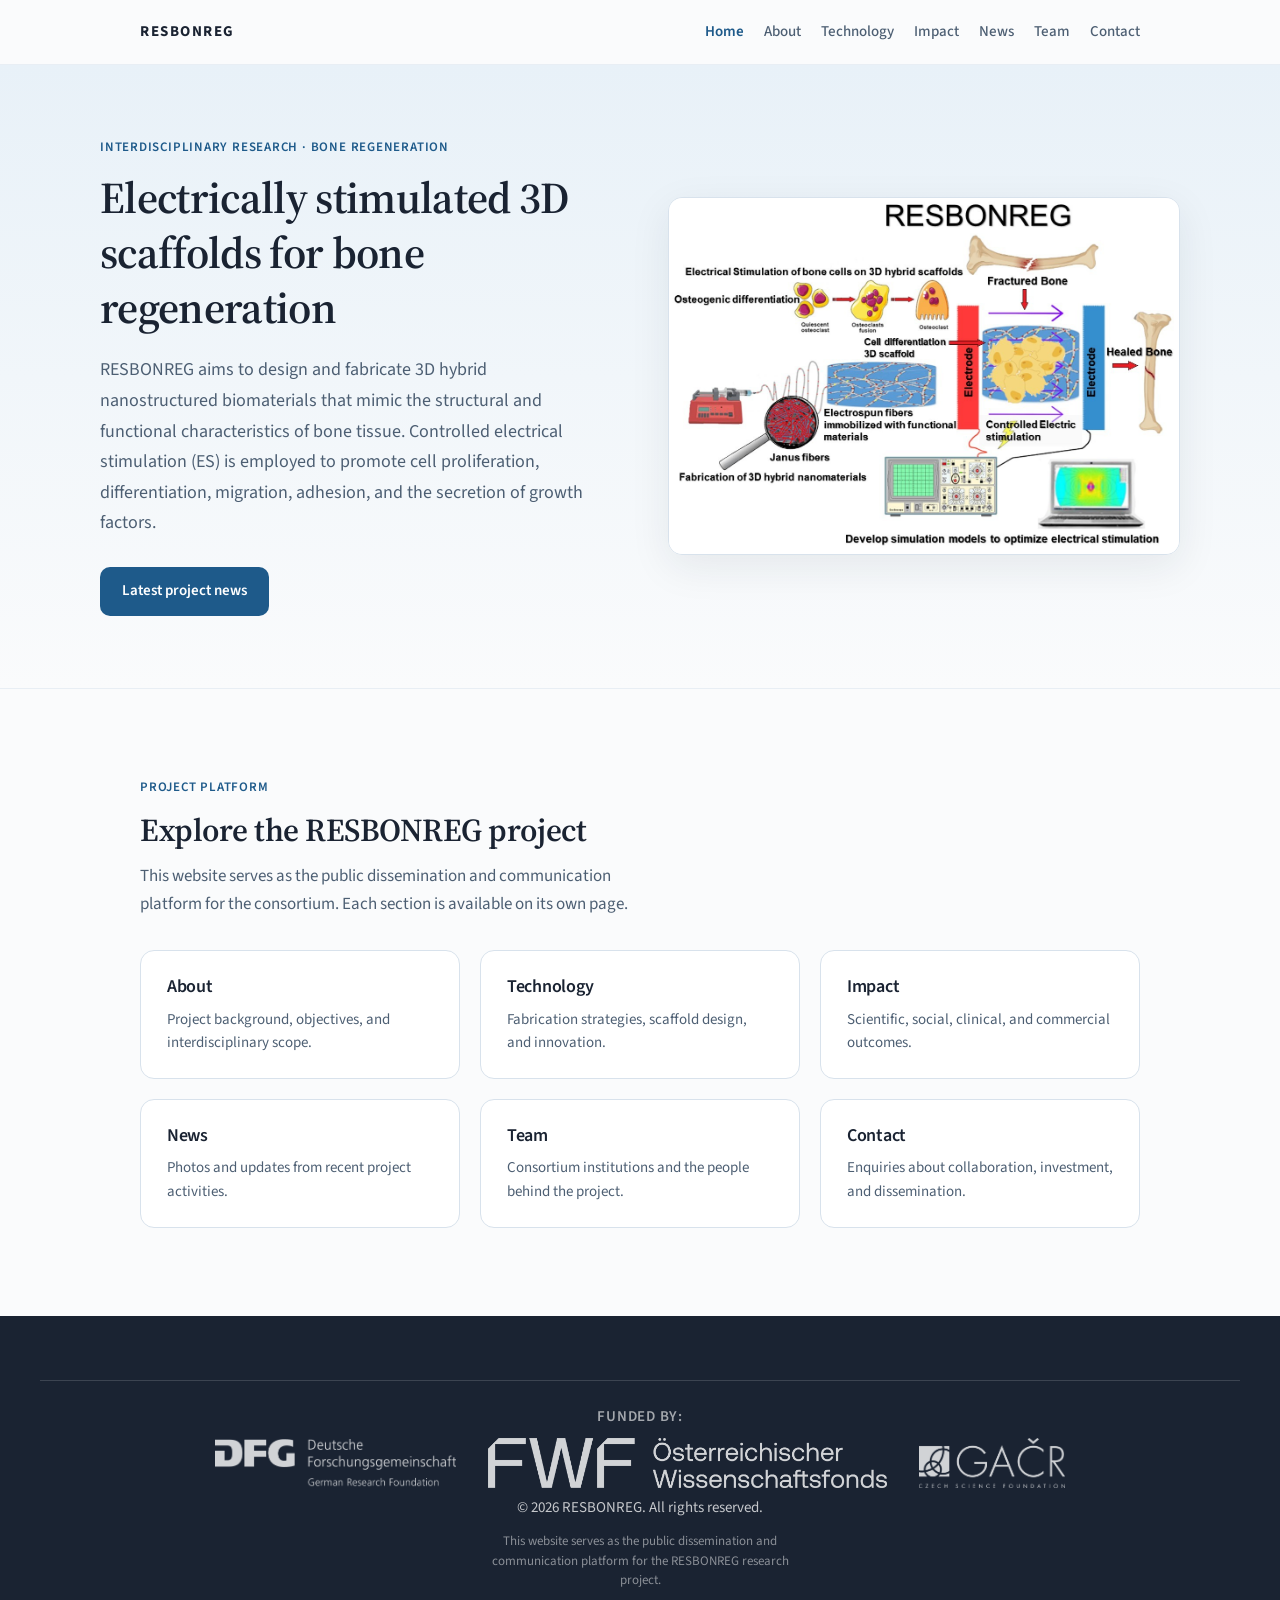
==== commit 2ca53f8a: "Added logos and changes the footer aligment" ====
--- a/index.html
+++ b/index.html
@@ -83,8 +83,16 @@
   </main>
 
   <footer class="site-footer">
-    <p>© 2026 RESBONREG. All rights reserved.</p>
+    <div class="funding-logos">
+      <p class="funding-label">Funded by:</p>
+      <div class="logos-container">
+        <img src="images/logo-dfg.png" alt="DFG - Deutsche Forschungsgemeinschaft" class="funding-logo">
+        <img src="images/logo-fwf.png" alt="FWF - Austrian Science Fund" class="funding-logo">
+        <img src="images/logo-gacr.png" alt="GACR - Czech Science Foundation" class="funding-logo">
+      </div></p>
+      <p>© 2026 RESBONREG. All rights reserved.</p>
     <p class="footer-note">This website serves as the public dissemination and communication platform for the RESBONREG research project.</p>
+        </div>
   </footer>
 
 </body>
--- a/style.css
+++ b/style.css
@@ -626,6 +626,41 @@
   line-height: 1.5;
 }
 
+.funding-logos {
+  margin-top: 2rem;
+  padding-top: 1.5rem;
+  border-top: 1px solid rgba(255, 255, 255, 0.15);
+}
+
+.funding-label {
+  font-size: 0.8125rem;
+  font-weight: 600;
+  letter-spacing: 0.05em;
+  text-transform: uppercase;
+  color: rgba(255, 255, 255, 0.6);
+  margin: 0 0 1rem;
+}
+
+.logos-container {
+  display: flex;
+  gap: 2rem;
+  flex-wrap: wrap;
+  align-items: center;
+  justify-content: center;
+}
+
+.funding-logo {
+  height: 50px;
+  width: auto;
+  opacity: 0.8;
+  transition: opacity 0.2s ease;
+  filter: brightness(0) invert(1);
+}
+
+.funding-logo:hover {
+  opacity: 1;
+}
+
 /* ── Responsive ── */
 @media (max-width: 960px) {
   .hero-inner {
@@ -673,4 +708,12 @@
     width: 100%;
     max-width: 200px;
   }
-}
+
+  .logos-container {
+    gap: 1rem;
+  }
+
+  .funding-logo {
+    height: 40px;
+  }
+}
